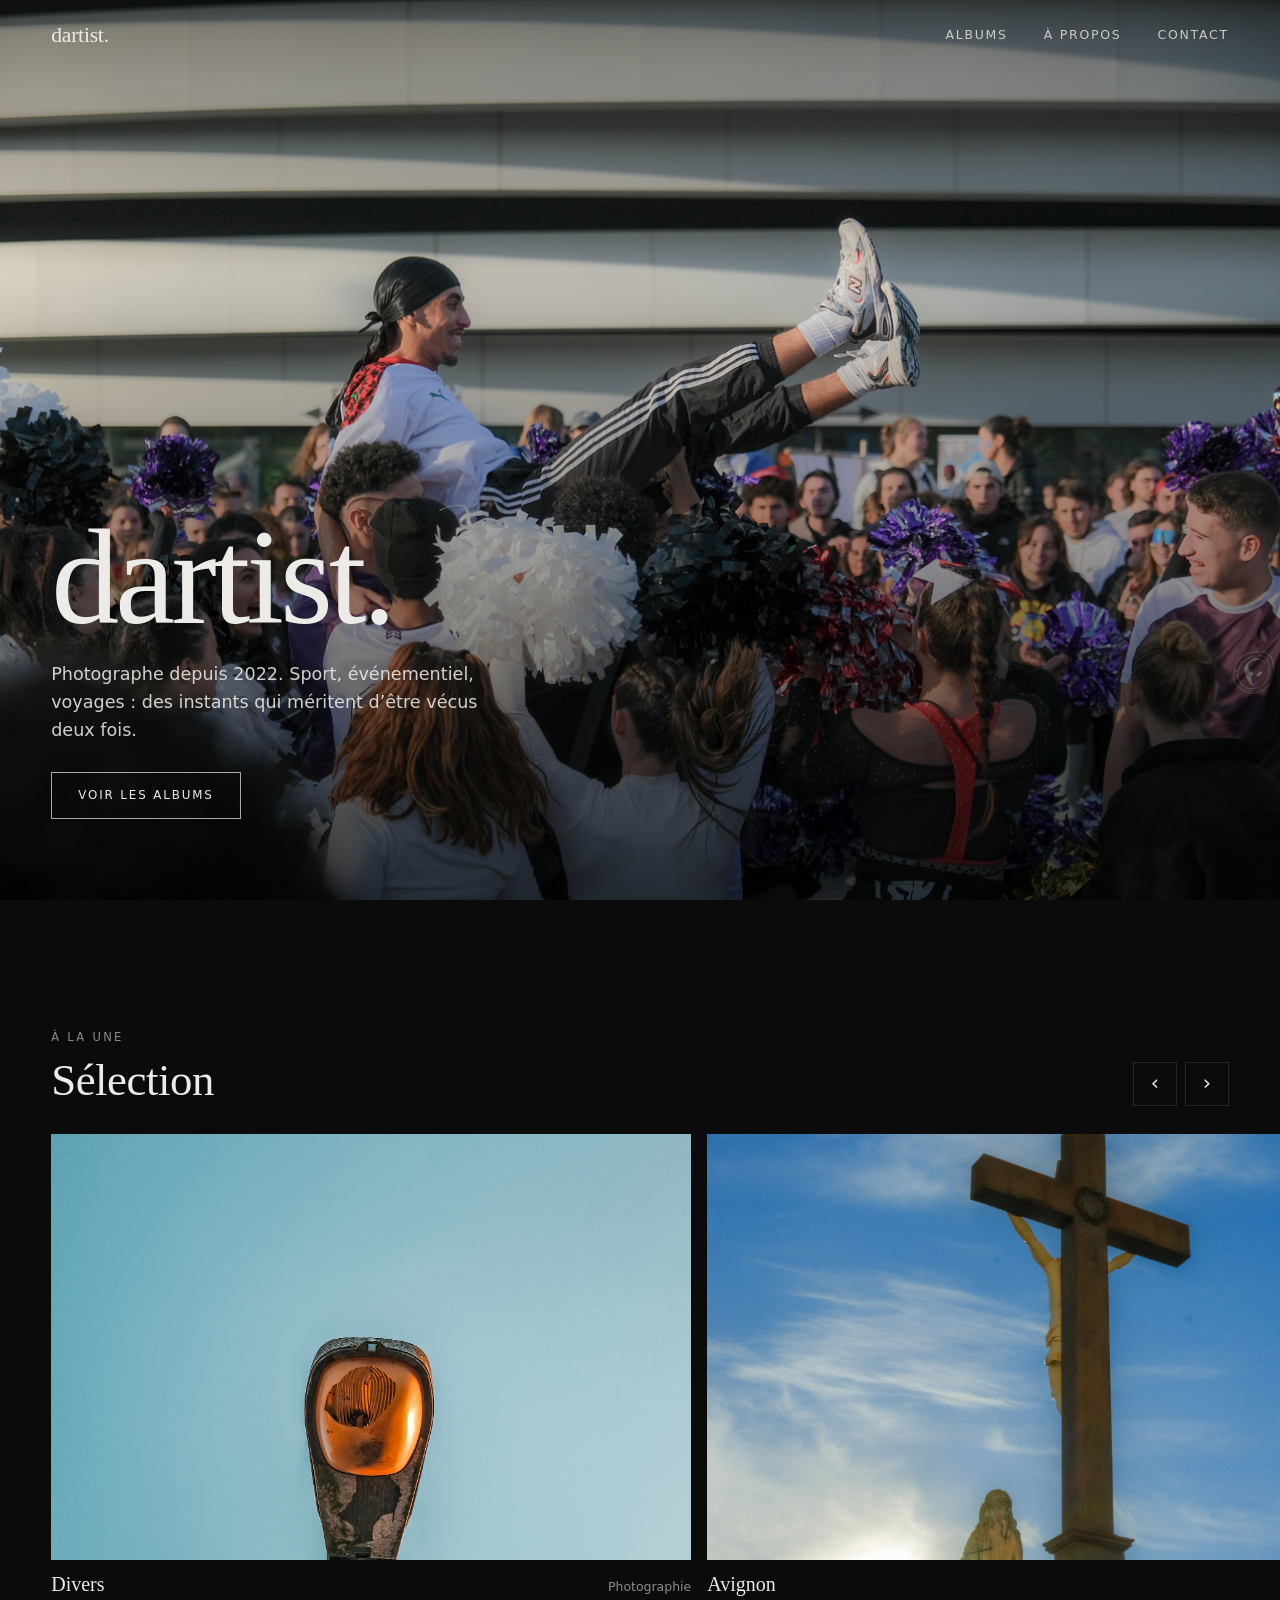
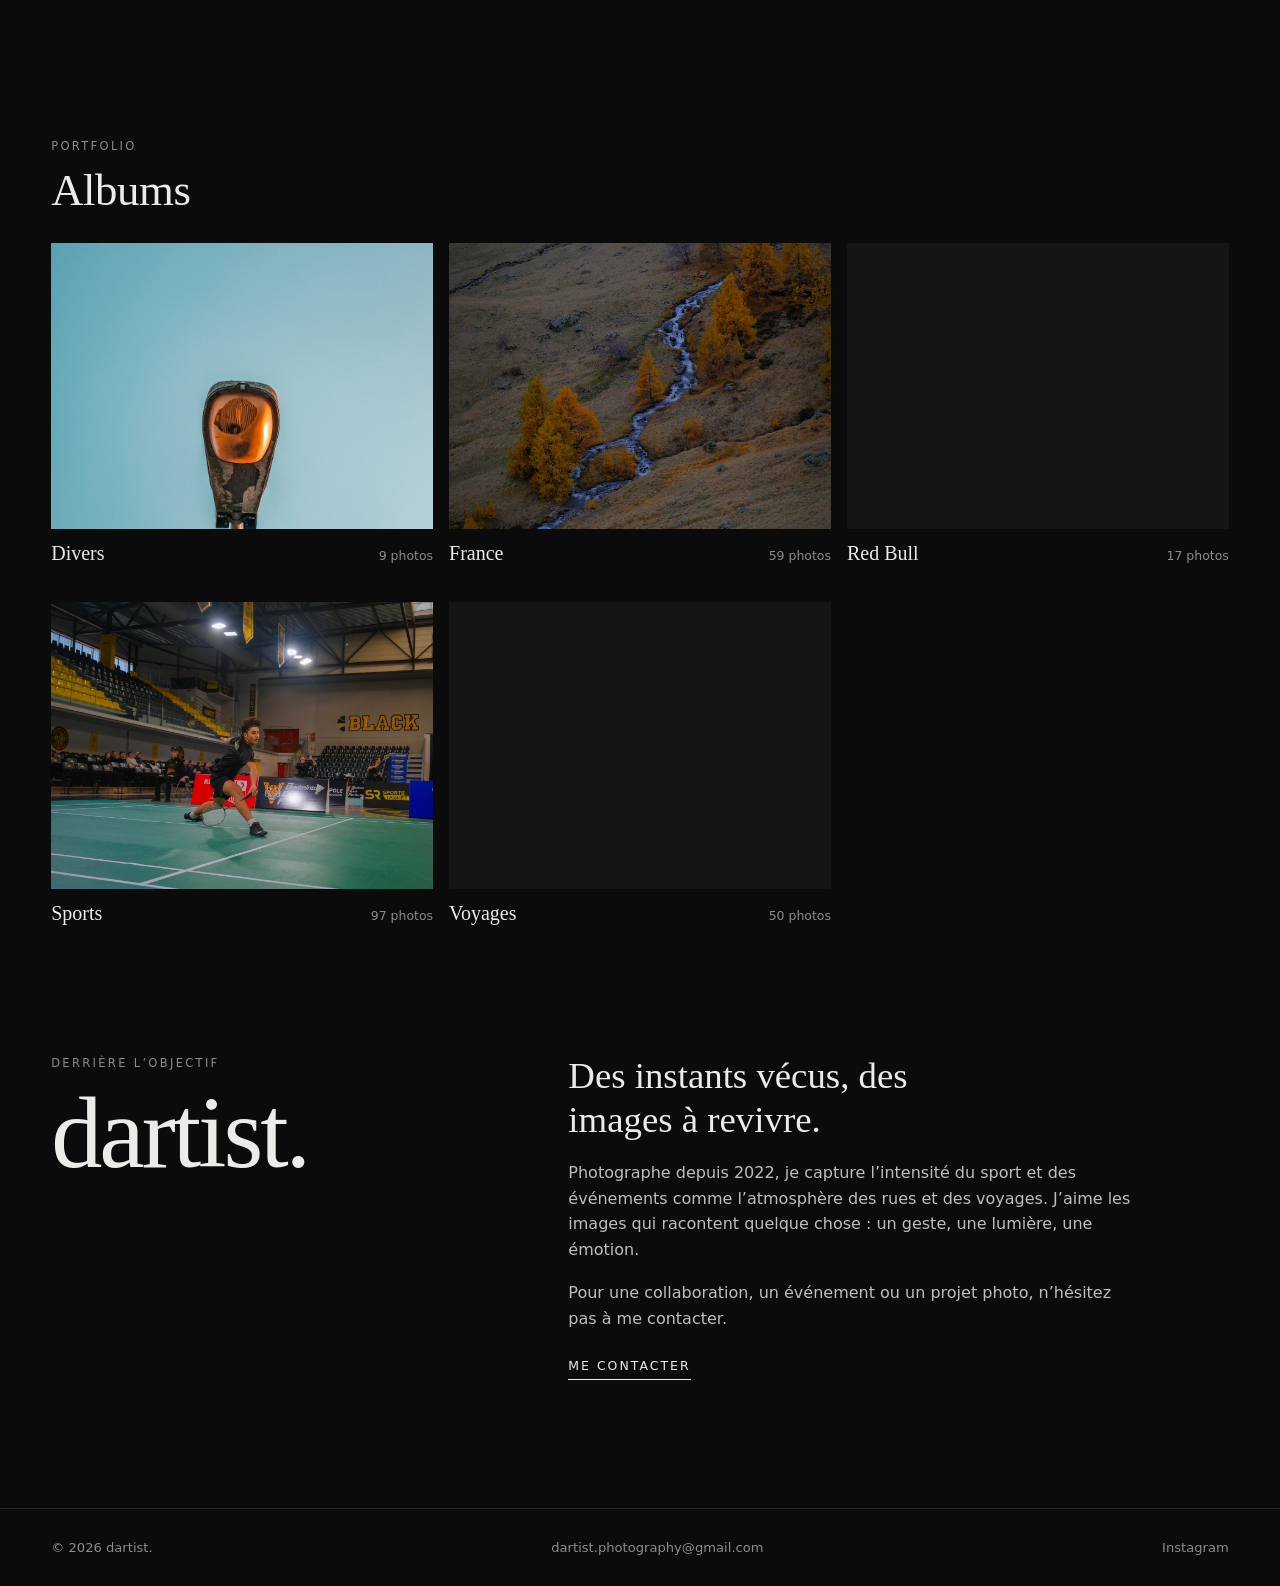
==== index.html @ d0dc1730 "refonte: portfolio épuré, images optimisées, carrousel et visionneuse" ====
<!DOCTYPE html>
<html lang="fr">
<head>
<meta charset="utf-8">
<meta name="viewport" content="width=device-width, initial-scale=1, viewport-fit=cover">
<title>dartist. — Photographe</title>
<meta name="description" content="Portfolio de dartist., photographe : sport, événementiel, voyages et instants du quotidien.">
<meta name="theme-color" content="#0b0b0b">
<link rel="icon" href="favicon.svg" type="image/svg+xml">
<link rel="icon" href="favicon.png" type="image/png">
<style>
:root{
  --bg:#0b0b0b; --bg2:#151515; --fg:#ecebe7; --mute:#8d8b86; --line:#262626;
  --pad:clamp(20px,4vw,56px);
  --serif:"Iowan Old Style","Palatino Linotype",Palatino,"Book Antiqua",Georgia,serif;
  --sans:system-ui,-apple-system,"Segoe UI",Roboto,Helvetica,Arial,sans-serif;
}
*{box-sizing:border-box;margin:0;padding:0}
html{background:var(--bg);scroll-behavior:smooth;-webkit-text-size-adjust:100%}
body{background:var(--bg);color:var(--fg);font:400 16px/1.6 var(--sans);-webkit-font-smoothing:antialiased}
a{color:inherit;text-decoration:none}
img{display:block;max-width:100%}
button{font:inherit;color:inherit;background:none;border:0;cursor:pointer}
[hidden]{display:none!important}
:focus-visible{outline:2px solid var(--fg);outline-offset:3px}

/* ——— Barre de navigation ——— */
.bar{position:fixed;inset:0 0 auto;z-index:50;display:flex;justify-content:space-between;align-items:center;
  padding:18px var(--pad);transition:background .3s,border-color .3s;border-bottom:1px solid transparent}
.bar.solid{background:rgba(11,11,11,.94);border-color:var(--line)}
.brand{font-family:var(--serif);font-size:1.35rem;letter-spacing:-.01em}
.bar nav{display:flex;gap:clamp(16px,3vw,36px);font-size:.78rem;letter-spacing:.14em;text-transform:uppercase}
.bar nav a{opacity:.8;transition:opacity .2s}
.bar nav a:hover{opacity:1}
#top-sentinel{position:absolute;top:0;left:0;width:1px;height:60px;pointer-events:none}

/* ——— Image qui se fond à l'arrivée ——— */
.ph{position:relative;overflow:hidden;background:var(--bg2)}
.ph img,.it img{width:100%;height:100%;object-fit:cover;opacity:0;transition:opacity .5s}
img.on{opacity:1!important}

/* ——— Hero ——— */
.hero{position:relative;height:100vh;height:100svh;min-height:520px;display:flex;align-items:flex-end;overflow:hidden;background:var(--bg2)}
.hero img{position:absolute;inset:0;width:100%;height:100%;object-fit:cover;opacity:0;transition:opacity .8s}
.hero::after{content:"";position:absolute;inset:0;background:linear-gradient(180deg,rgba(0,0,0,.4),rgba(0,0,0,0) 30%,rgba(0,0,0,.7))}
.hero-in{position:relative;z-index:2;padding:0 var(--pad) clamp(36px,9vh,96px);max-width:960px}
.hero h1{font:400 clamp(3.4rem,11vw,8.5rem)/.92 var(--serif);letter-spacing:-.03em}
.hero p{margin-top:20px;max-width:42ch;color:rgba(236,235,231,.88);font-size:clamp(.95rem,1.4vw,1.1rem)}
.cta{display:inline-block;margin-top:28px;padding:13px 26px;border:1px solid rgba(236,235,231,.7);
  font-size:.74rem;letter-spacing:.16em;text-transform:uppercase;transition:background .25s,color .25s}
.cta:hover{background:var(--fg);color:var(--bg)}

/* ——— Sections ——— */
section{padding-top:clamp(64px,10vw,128px)}
.head{display:flex;justify-content:space-between;align-items:flex-end;gap:16px;padding:0 var(--pad);margin-bottom:28px}
.head h2{font:400 clamp(1.8rem,3.6vw,2.8rem)/1.1 var(--serif);letter-spacing:-.01em}
.eyebrow{font-size:.72rem;letter-spacing:.2em;text-transform:uppercase;color:var(--mute);margin-bottom:10px}
.arrows{display:flex;gap:8px}
.arrows button{width:44px;height:44px;border:1px solid var(--line);font-size:1.3rem;line-height:1;transition:border-color .2s,background .2s}
.arrows button:hover{border-color:var(--fg)}
@media (hover:none){.arrows{display:none}}

/* ——— Carrousel (défilement natif, sans JS d'animation) ——— */
.car{display:flex;gap:16px;overflow-x:auto;scroll-snap-type:x mandatory;padding:0 var(--pad) 12px;
  scroll-padding:0 var(--pad);scrollbar-width:none;overscroll-behavior-x:contain;-webkit-overflow-scrolling:touch}
.car::-webkit-scrollbar{display:none}
.slide{flex:0 0 min(80vw,640px);scroll-snap-align:start}
.slide .ph{aspect-ratio:3/2}

/* ——— Cartes d'albums ——— */
.card{display:block}
.card .ph{aspect-ratio:4/3}
.cap{display:flex;justify-content:space-between;align-items:baseline;gap:12px;padding-top:12px}
.cap h3{font:400 1.25rem/1.2 var(--serif)}
.cap span{font-size:.78rem;color:var(--mute);white-space:nowrap}
.grid{display:grid;grid-template-columns:repeat(auto-fill,minmax(min(100%,340px),1fr));gap:36px 16px;padding:0 var(--pad)}
@media (hover:hover){
  .card .ph img,.slide .ph img{transition:opacity .5s,transform .8s cubic-bezier(.2,.7,.2,1)}
  .card:hover .ph img,.slide:hover .ph img{transform:scale(1.035)}
}

/* ——— Vue album ——— */
#album{padding-top:clamp(96px,14vw,150px)}
.crumb{padding:0 var(--pad);font-size:.78rem;letter-spacing:.14em;text-transform:uppercase;color:var(--mute);display:flex;gap:10px;flex-wrap:wrap}
.crumb a:hover{color:var(--fg)}
.a-head{padding:14px var(--pad) 40px;max-width:980px}
.a-head h1{font:400 clamp(2.6rem,7vw,5.5rem)/1 var(--serif);letter-spacing:-.02em}
.a-head .sub{margin-top:14px;color:var(--mute);font-size:.82rem;letter-spacing:.14em;text-transform:uppercase}
.a-head .desc{margin-top:22px;max-width:60ch;color:rgba(236,235,231,.85)}
#kids{margin-bottom:56px}
#rows{padding:0 var(--pad)}
.row{display:flex;gap:6px;margin-bottom:6px}
.it{display:block;position:relative;min-width:0;overflow:hidden;background:var(--bg2);cursor:zoom-in}
.it img{position:absolute;inset:0}

/* ——— À propos / contact ——— */
.about{display:grid;grid-template-columns:.8fr 1.2fr;gap:clamp(24px,6vw,96px);padding:0 var(--pad);align-items:start}
.about .mark{font:400 clamp(3rem,8vw,6.5rem)/1 var(--serif);letter-spacing:-.03em}
.about h2{font:400 clamp(1.6rem,3vw,2.3rem)/1.2 var(--serif);max-width:20ch}
.about p{margin-top:18px;color:rgba(236,235,231,.8);max-width:56ch}
.link{display:inline-block;margin-top:24px;padding-bottom:3px;border-bottom:1px solid var(--fg);font-size:.78rem;letter-spacing:.16em;text-transform:uppercase}
@media (max-width:720px){.about{grid-template-columns:1fr}}
footer{margin-top:clamp(64px,10vw,128px);padding:28px var(--pad) calc(28px + env(safe-area-inset-bottom));border-top:1px solid var(--line);
  display:flex;justify-content:space-between;gap:16px;flex-wrap:wrap;font-size:.82rem;color:var(--mute)}
footer a:hover{color:var(--fg)}
.err{padding:160px var(--pad);color:var(--mute)}

/* ——— Visionneuse ——— */
#lb{position:fixed;inset:0;z-index:100;background:rgba(5,5,5,.98);display:none;align-items:center;justify-content:center;touch-action:pan-y}
#lb.open{display:flex}
#lb img{max-width:100vw;max-height:calc(100vh - 110px);max-height:calc(100dvh - 110px);object-fit:contain;transition:opacity .2s;user-select:none;-webkit-user-drag:none}
#lb .count{position:absolute;top:20px;left:var(--pad);font-size:.78rem;letter-spacing:.14em;color:var(--mute)}
#lb .x{position:absolute;top:10px;right:calc(var(--pad) - 10px);width:48px;height:48px;font-size:1.5rem}
#lb .nav{position:absolute;top:50%;transform:translateY(-50%);width:56px;height:80px;font-size:2.2rem;opacity:.7;transition:opacity .2s}
#lb .nav:hover{opacity:1}
#lb .prev{left:6px}#lb .next{right:6px}
#lb .legend{position:absolute;bottom:22px;left:0;right:0;text-align:center;font-size:.82rem;color:var(--mute);padding:0 70px}
@media (max-width:600px){#lb .nav{width:44px}#lb .legend{padding:0 50px}}

@media (prefers-reduced-motion:reduce){
  html{scroll-behavior:auto}
  *,*::before,*::after{transition-duration:.01ms!important}
}
</style>
</head>
<body>
<div id="top-sentinel"></div>
<header class="bar" id="bar">
  <a class="brand" href="#" aria-label="Accueil">dartist.</a>
  <nav aria-label="Navigation principale">
    <a href="#albums">Albums</a>
    <a href="#apropos">À propos</a>
    <a href="#contact">Contact</a>
  </nav>
</header>

<main>
  <!-- ACCUEIL -->
  <div id="home">
    <div class="hero">
      <img id="hero-img" alt="" fetchpriority="high" decoding="async">
      <div class="hero-in">
        <h1>dartist.</h1>
        <p>Photographe depuis 2022. Sport, événementiel, voyages&nbsp;: des instants qui méritent d’être vécus deux fois.</p>
        <a class="cta" href="#albums">Voir les albums</a>
      </div>
    </div>

    <section id="selection">
      <div class="head">
        <div><div class="eyebrow">À la une</div><h2>Sélection</h2></div>
        <div class="arrows">
          <button type="button" id="car-prev" aria-label="Précédent">‹</button>
          <button type="button" id="car-next" aria-label="Suivant">›</button>
        </div>
      </div>
      <div class="car" id="car" tabindex="0" aria-label="Sélection d’albums"></div>
    </section>

    <section id="albums">
      <div class="head"><div><div class="eyebrow">Portfolio</div><h2>Albums</h2></div></div>
      <div class="grid" id="grid"></div>
    </section>
  </div>

  <!-- ALBUM -->
  <div id="album" hidden>
    <nav class="crumb" id="crumb" aria-label="Fil d’Ariane"></nav>
    <div class="a-head">
      <h1 id="a-title"></h1>
      <p class="sub" id="a-sub"></p>
      <p class="desc" id="a-desc" hidden></p>
    </div>
    <div class="grid" id="kids"></div>
    <div id="rows"></div>
  </div>

  <section id="apropos">
    <div class="about">
      <div><div class="eyebrow">Derrière l’objectif</div><div class="mark">dartist.</div></div>
      <div>
        <h2>Des instants vécus, des images à revivre.</h2>
        <p>Photographe depuis 2022, je capture l’intensité du sport et des événements comme l’atmosphère des rues et des voyages. J’aime les images qui racontent quelque chose : un geste, une lumière, une émotion.</p>
        <p>Pour une collaboration, un événement ou un projet photo, n’hésitez pas à me contacter.</p>
        <a class="link" href="mailto:dartist.photography@gmail.com">Me contacter</a>
      </div>
    </div>
  </section>
</main>

<footer id="contact">
  <span>© <span id="year"></span> dartist.</span>
  <a href="mailto:dartist.photography@gmail.com">dartist.photography@gmail.com</a>
  <a href="https://www.instagram.com/dartist_photography/" target="_blank" rel="noopener noreferrer">Instagram</a>
</footer>

<!-- VISIONNEUSE -->
<div id="lb" role="dialog" aria-modal="true" aria-label="Visionneuse photo">
  <span class="count" id="lb-count" aria-live="polite"></span>
  <button class="x" id="lb-x" type="button" aria-label="Fermer">✕</button>
  <button class="nav prev" id="lb-prev" type="button" aria-label="Photo précédente">‹</button>
  <img id="lb-img" alt="">
  <button class="nav next" id="lb-next" type="button" aria-label="Photo suivante">›</button>
  <p class="legend" id="lb-legend"></p>
</div>
<noscript><p class="err">Ce portfolio nécessite JavaScript.</p></noscript>

<script>
(() => {
  const $ = (s) => document.querySelector(s);
  const esc = (s) => String(s ?? '').replace(/[&<>"']/g, c => ({'&':'&amp;','<':'&lt;','>':'&gt;','"':'&quot;',"'":'&#39;'}[c]));
  const norm = (p) => { try { return decodeURIComponent(p); } catch { return p; } };
  const enc = (p) => p.split('/').map(encodeURIComponent).join('/');
  const stripExt = (p) => p.replace(/\.[^./]+$/, '');

  let SIZES = {}, META = {}, TREE = [];

  /* Chemin d'une photo : version légère (images-opt) si elle existe, sinon l'original. */
  function url(p, k) {
    const n = norm(p);
    if (SIZES[n] && n.startsWith('images/')) return enc(`images-opt/${k}/${stripExt(n.slice(7))}.webp`);
    return enc(n);
  }
  const ratio = (p) => { const s = SIZES[norm(p)]; return s ? s[0] / s[1] : 1.5; };

  /* Fondu à l'affichage de chaque image */
  document.addEventListener('load', e => { if (e.target.tagName === 'IMG') e.target.classList.add('on'); }, true);
  document.addEventListener('error', e => { if (e.target.tagName === 'IMG') e.target.classList.add('on'); }, true);

  /* ——— Données ——— */
  function build(a, parents = []) {
    const path = [...parents, a.titre];
    const kids = (a.children || []).map(c => build(c, path)).filter(Boolean);
    const own = (a.photos || []).map(norm);
    const all = [...own, ...kids.flatMap(k => k.all)];
    if (!all.length) return null; // albums vides masqués
    return { titre: a.titre, sujet: a.sujet || '', description: a.description || '', path, own, kids, all,
             cover: a.cover ? norm(a.cover) : all[0] };
  }
  const href = (path) => '#/a/' + path.map(encodeURIComponent).join('/');
  const leaves = (list) => list.flatMap(a => [...(a.own.length ? [a] : []), ...leaves(a.kids)]);
  function find(path) {
    let list = TREE, cur = null;
    for (const t of path) { cur = list.find(a => a.titre === t); if (!cur) return null; list = cur.kids; }
    return cur;
  }
  const count = (a) => `${a.all.length} photo${a.all.length > 1 ? 's' : ''}`;
  const card = (a) => `<a class="card" href="${href(a.path)}"><div class="ph"><img src="${url(a.cover, 's')}" alt="Album ${esc(a.titre)}" loading="lazy" decoding="async"></div><div class="cap"><h3>${esc(a.titre)}</h3><span>${count(a)}</span></div></a>`;

  /* ——— Accueil ——— */
  function renderHome(heroPath, heroPos) {
    if (heroPath) {
      const img = $('#hero-img');
      img.srcset = `${url(heroPath, 's')} 800w, ${url(heroPath, 'm')} 2000w`;
      img.sizes = '100vw';
      img.src = url(heroPath, 'm');
      img.style.objectPosition = heroPos || 'center';
    }
    $('#car').innerHTML = leaves(TREE).map(a =>
      `<a class="slide" href="${href(a.path)}"><div class="ph"><img src="${url(a.cover, 's')}" alt="Album ${esc(a.titre)}" loading="lazy" decoding="async"></div><div class="cap"><h3>${esc(a.titre)}</h3><span>${esc(a.sujet.split('·')[0].trim())}</span></div></a>`
    ).join('');
    $('#grid').innerHTML = TREE.map(card).join('');
  }

  /* ——— Album : photos en rangées justifiées ——— */
  let items = [], lbList = [];
  const rowsBox = $('#rows');

  function renderAlbum(a) {
    $('#crumb').innerHTML = `<a href="#albums">Albums</a>` +
      a.path.slice(0, -1).map((t, i) => `<span>/</span><a href="${href(a.path.slice(0, i + 1))}">${esc(t)}</a>`).join('');
    $('#a-title').textContent = a.titre;
    $('#a-sub').textContent = `${a.sujet ? a.sujet + ' · ' : ''}${count(a)}`;
    const d = $('#a-desc'); d.textContent = a.description; d.hidden = !a.description;
    const kids = $('#kids'); kids.innerHTML = a.kids.map(card).join(''); kids.hidden = !a.kids.length;

    lbList = a.own;
    items = a.own.map((p, i) => {
      const el = document.createElement('button');
      el.type = 'button'; el.className = 'it'; el.dataset.i = i;
      el.setAttribute('aria-label', `Ouvrir la photo ${i + 1}`);
      el.innerHTML = `<img src="${url(p, 's')}" alt="${esc(a.titre)} — photo ${i + 1}" loading="lazy" decoding="async">`;
      return { el, r: ratio(p) };
    });
    layout();
  }

  function layout() {
    const W = rowsBox.clientWidth;
    rowsBox.textContent = '';
    if (!W || !items.length) return;
    const gap = 6, target = W < 600 ? 160 : W < 1100 ? 220 : 280;
    let row = [], sum = 0;
    const flush = (last) => {
      const g = gap * (row.length - 1);
      const stretch = !last || sum * target + g >= W * 0.7;
      const h = stretch ? (W - g) / sum : target;
      const div = document.createElement('div');
      div.className = 'row'; div.style.height = h + 'px';
      row.forEach(it => { it.el.style.flex = stretch ? `${it.r} 1 0` : `0 0 ${it.r * h}px`; div.appendChild(it.el); });
      rowsBox.appendChild(div); row = []; sum = 0;
    };
    items.forEach(it => { row.push(it); sum += it.r; if (sum * target + gap * (row.length - 1) >= W) flush(false); });
    if (row.length) flush(true);
  }
  let lastW = 0;
  new ResizeObserver(() => { const w = rowsBox.clientWidth; if (w !== lastW) { lastW = w; layout(); } }).observe(rowsBox);

  rowsBox.addEventListener('click', e => {
    const b = e.target.closest('.it'); if (b) openLb(+b.dataset.i);
  });

  /* ——— Visionneuse ——— */
  const lb = $('#lb'), lbImg = $('#lb-img');
  let idx = 0, lastFocus = null;

  function showLb(i) {
    const n = lbList.length; if (!n) return;
    idx = (i + n) % n;
    const p = lbList[idx];
    lbImg.style.opacity = '.25';
    lbImg.onload = () => { lbImg.style.opacity = '1'; };
    lbImg.src = url(p, 'm');
    lbImg.alt = `Photo ${idx + 1} sur ${n}`;
    $('#lb-count').textContent = `${idx + 1} / ${n}`;
    const m = META[stripExt(norm(p))];
    $('#lb-legend').textContent = m ? [m.lieu, m.date, m.contexte].filter(Boolean).join(' · ') : '';
    [idx - 1, idx + 1].forEach(j => { new Image().src = url(lbList[(j + n) % n], 'm'); });
  }
  function openLb(i) {
    lastFocus = document.activeElement;
    lb.classList.add('open');
    document.documentElement.style.overflow = 'hidden';
    showLb(i);
    $('#lb-x').focus();
  }
  function closeLb() {
    if (!lb.classList.contains('open')) return;
    lb.classList.remove('open');
    document.documentElement.style.overflow = '';
    lbImg.removeAttribute('src');
    if (lastFocus) lastFocus.focus({ preventScroll: true });
  }
  $('#lb-x').onclick = closeLb;
  $('#lb-prev').onclick = () => showLb(idx - 1);
  $('#lb-next').onclick = () => showLb(idx + 1);
  lb.addEventListener('click', e => { if (e.target === lb) closeLb(); });
  document.addEventListener('keydown', e => {
    if (!lb.classList.contains('open')) return;
    if (e.key === 'Escape') closeLb();
    else if (e.key === 'ArrowLeft') showLb(idx - 1);
    else if (e.key === 'ArrowRight') showLb(idx + 1);
  });
  let tx = null;
  lb.addEventListener('touchstart', e => { tx = e.touches[0].clientX; }, { passive: true });
  lb.addEventListener('touchend', e => {
    if (tx === null) return;
    const dx = e.changedTouches[0].clientX - tx; tx = null;
    if (Math.abs(dx) > 50) showLb(idx + (dx < 0 ? 1 : -1));
  }, { passive: true });

  /* ——— Carrousel : flèches ——— */
  const car = $('#car');
  $('#car-prev').onclick = () => car.scrollBy({ left: -car.clientWidth * 0.8, behavior: 'smooth' });
  $('#car-next').onclick = () => car.scrollBy({ left: car.clientWidth * 0.8, behavior: 'smooth' });

  /* ——— Barre + routage ——— */
  const bar = $('#bar');
  let scrolled = false, inAlbum = false;
  const updateBar = () => bar.classList.toggle('solid', scrolled || inAlbum);
  new IntersectionObserver(([e]) => { scrolled = !e.isIntersecting; updateBar(); }).observe($('#top-sentinel'));

  function route() {
    const h = location.hash;
    let a = null;
    if (h.startsWith('#/a/')) {
      const path = h.slice(4).split('/').filter(Boolean).map(norm);
      a = find(path);
    }
    closeLb();
    const wasAlbum = inAlbum;
    inAlbum = !!a;
    $('#home').hidden = inAlbum;
    $('#album').hidden = !inAlbum;
    updateBar();
    if (a) {
      renderAlbum(a);
      document.title = `${a.titre} — dartist.`;
      window.scrollTo({ top: 0, behavior: 'instant' });
    } else {
      document.title = 'dartist. — Photographe';
      const t = h.length > 1 && !h.startsWith('#/') ? document.getElementById(h.slice(1)) : null;
      if (t) t.scrollIntoView();
      else if (wasAlbum || !h) window.scrollTo({ top: 0, behavior: 'instant' });
    }
  }
  window.addEventListener('hashchange', route);

  /* ——— Démarrage ——— */
  async function init() {
    $('#year').textContent = new Date().getFullYear();
    try {
      const [m, s] = await Promise.all([
        fetch('images-manifest.json').then(r => { if (!r.ok) throw 0; return r.json(); }),
        fetch('images-opt/sizes.json').then(r => r.ok ? r.json() : {}).catch(() => ({}))
      ]);
      SIZES = s;
      Object.entries(m.photoMetadata || {}).forEach(([k, v]) => { META[stripExt(norm(k))] = v; });
      TREE = (m.albums || []).map(a => build(a)).filter(Boolean);
      const heroPath = (m.hero && m.hero.image) || (TREE[0] && TREE[0].cover);
      renderHome(heroPath, m.hero && m.hero.position);
      route();
    } catch (e) {
      $('#home').innerHTML = '<p class="err">Impossible de charger le portfolio pour le moment.</p>';
    }
  }
  init();
})();
</script>
</body>
</html>
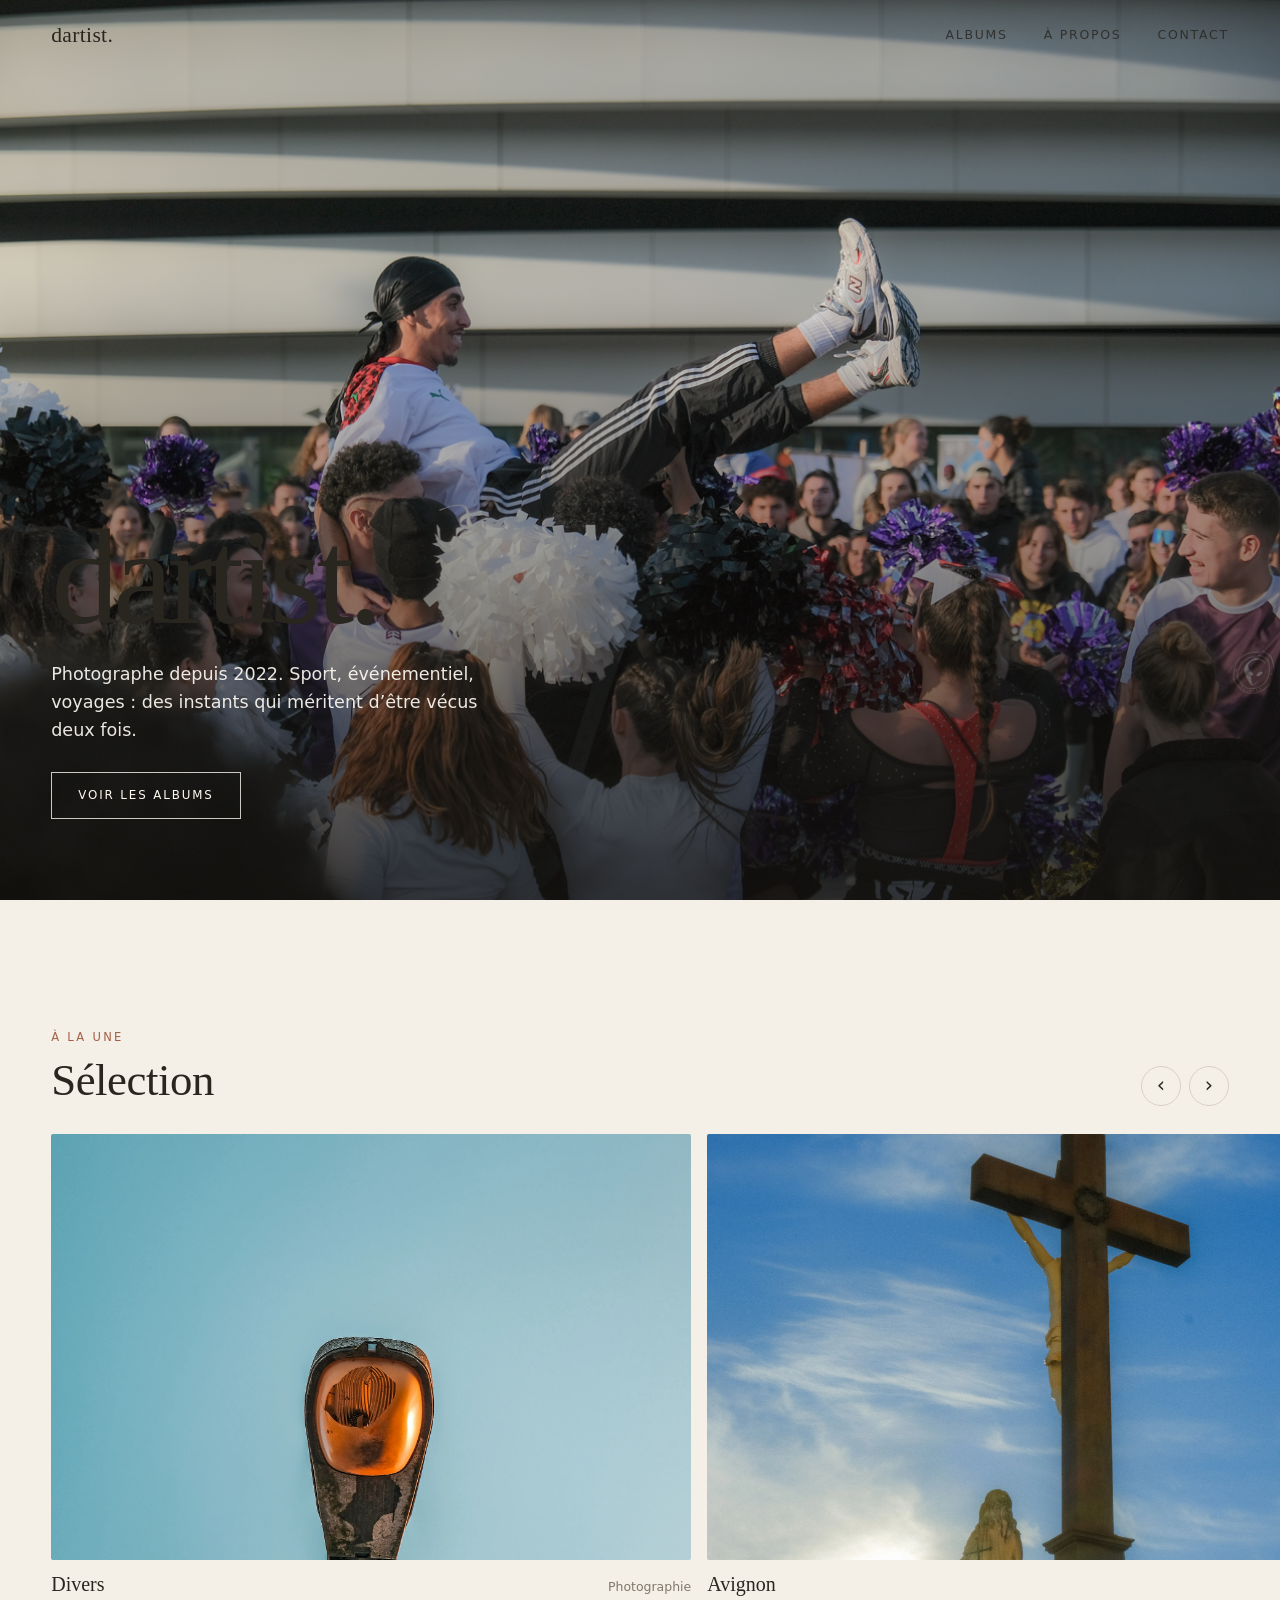
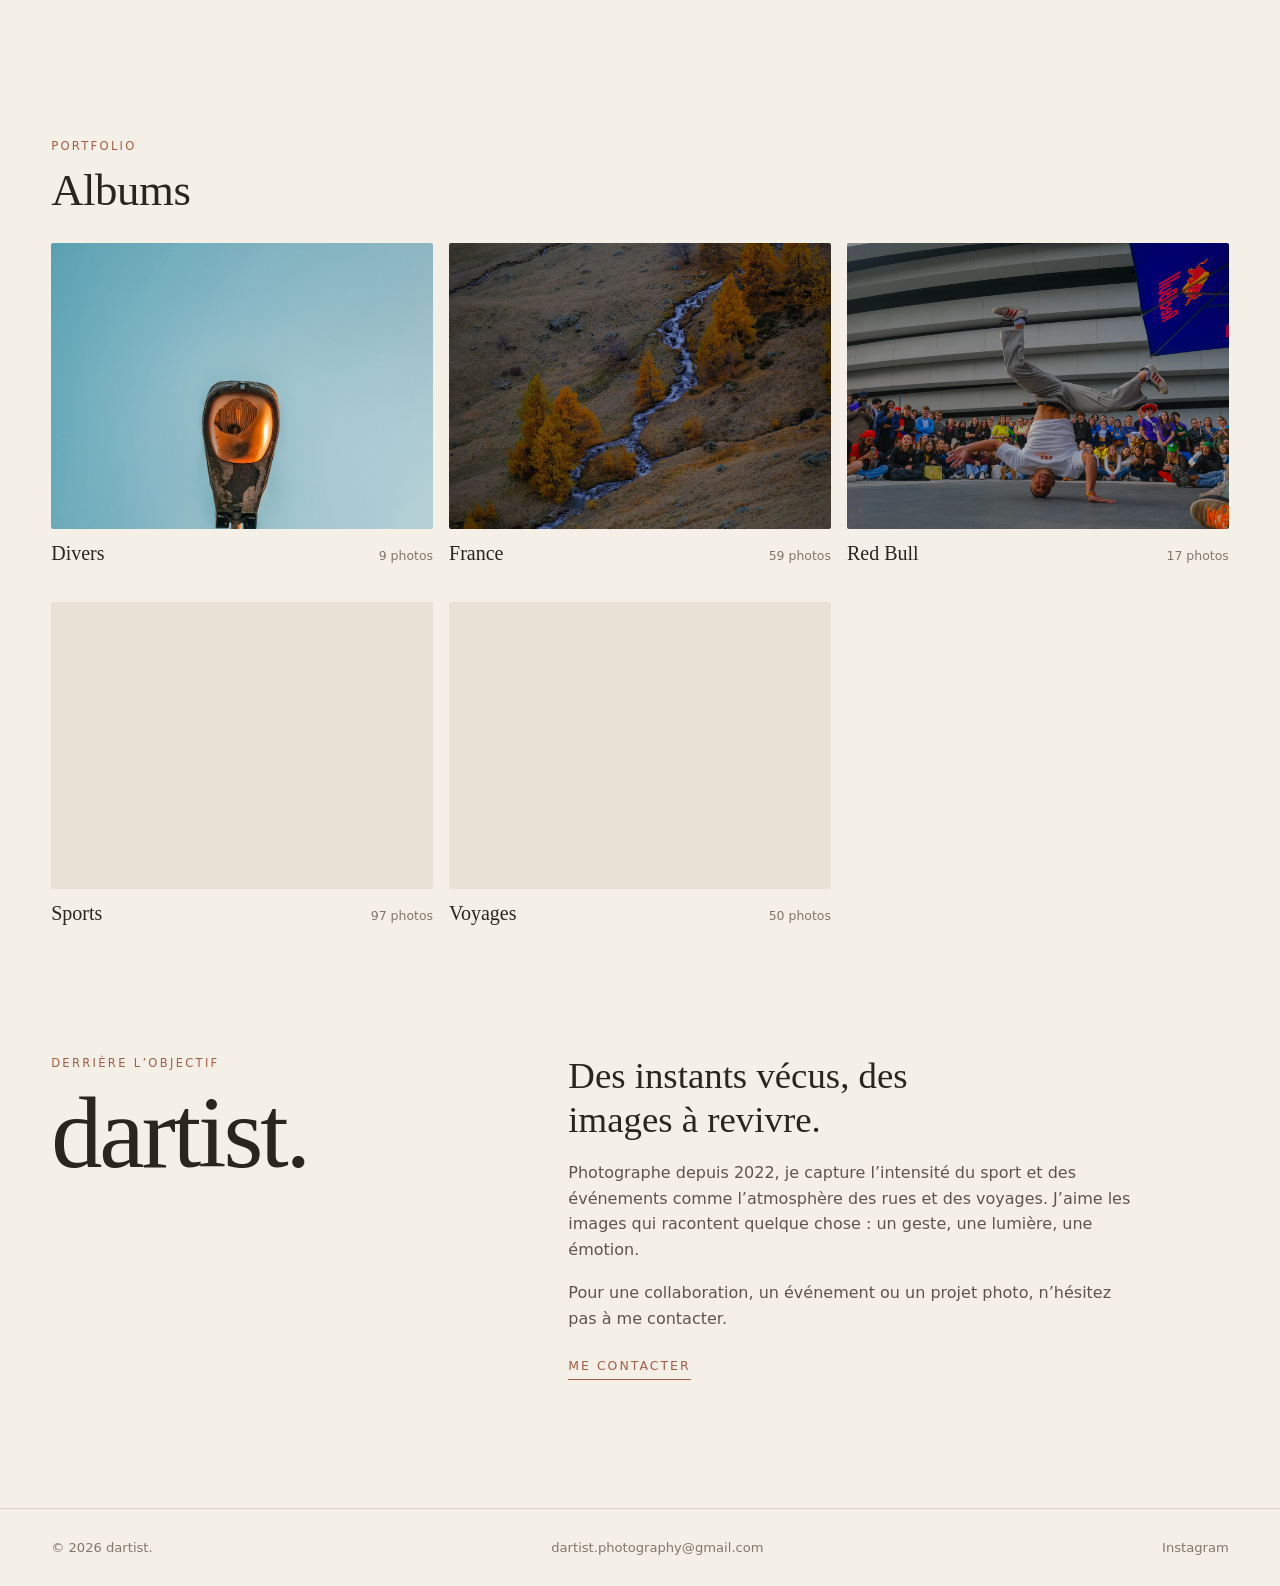
==== commit 47ba9714: "Design intermédiaire: identité éditoriale chaude et galerie moderne" ====
--- a/index.html
+++ b/index.html
@@ -5,7 +5,7 @@
 <meta name="viewport" content="width=device-width, initial-scale=1, viewport-fit=cover">
 <title>dartist. — Photographe</title>
 <meta name="description" content="Portfolio de dartist., photographe : sport, événementiel, voyages et instants du quotidien.">
-<meta name="theme-color" content="#0b0b0b">
+<meta name="theme-color" content="#f4f0e8">
 <link rel="icon" href="favicon.svg" type="image/svg+xml">
 <link rel="icon" href="favicon.png" type="image/png">
 <style>
@@ -121,6 +121,55 @@
   html{scroll-behavior:auto}
   *,*::before,*::after{transition-duration:.01ms!important}
 }
+
+/* ——— Variante intermédiaire : éditorial chaleureux, fonctionnalités conservées ——— */
+:root{
+  color-scheme:light;
+  --bg:#f4f0e8;
+  --bg2:#e8e1d5;
+  --fg:#29251f;
+  --mute:#81776b;
+  --line:#d9d0c3;
+  --accent:#a45e45;
+}
+html,body{background:var(--bg);color:var(--fg)}
+.bar.solid{background:rgba(244,240,232,.94);border-color:var(--line)}
+.brand{letter-spacing:.015em}
+.bar nav a{color:var(--fg)}
+.bar nav a:hover,.crumb a:hover,footer a:hover{color:var(--accent)}
+.hero{background:#39342d}
+.hero::after{background:linear-gradient(180deg,rgba(22,19,16,.18),rgba(22,19,16,.02) 28%,rgba(22,19,16,.76))}
+.hero h1{letter-spacing:-.045em}
+.hero p{color:rgba(255,252,245,.91)}
+.cta{border-color:rgba(255,252,245,.78);color:#fffaf1}
+.cta:hover{background:#fffaf1;color:#29251f}
+.eyebrow{color:var(--accent)}
+.arrows button{border:1px solid var(--line);border-radius:50%;width:40px;height:40px;color:var(--fg);transition:background .2s,color .2s,border-color .2s}
+.arrows button:hover{background:var(--accent);border-color:var(--accent);color:#fffaf1}
+.ph,.it{background:var(--bg2)}
+.cap h3,.a-head h1,.about h2{color:var(--fg)}
+.cap span,.a-head .sub{color:var(--mute)}
+.card .ph,.slide .ph{border-radius:2px}
+.card .cap h3{transition:color .2s}
+.card:hover .cap h3,.slide:hover .cap h3{color:var(--accent)}
+.a-head .desc,.about p{color:#5d554b}
+.crumb{color:var(--mute)}
+.link{border-color:var(--accent);color:var(--accent)}
+.link:hover{color:#79402f;border-color:#79402f}
+footer{border-color:var(--line);color:var(--mute)}
+#lb{background:rgba(28,25,21,.97)}
+#lb .x,#lb .nav{color:#fffaf1}
+#lb .count,#lb .legend{color:#d9d0c3}
+#lb .nav:hover{color:#e0a58d}
+@media(max-width:720px){
+  .bar{padding-top:14px;padding-bottom:14px}
+  .bar nav{gap:14px;font-size:.68rem;letter-spacing:.1em}
+  .hero-in{padding-bottom:clamp(42px,10vh,84px)}
+}
+@media(prefers-color-scheme:dark){
+  /* Le choix de base reste éditorial clair : pas de bascule automatique inattendue. */
+}
+
 </style>
 </head>
 <body>
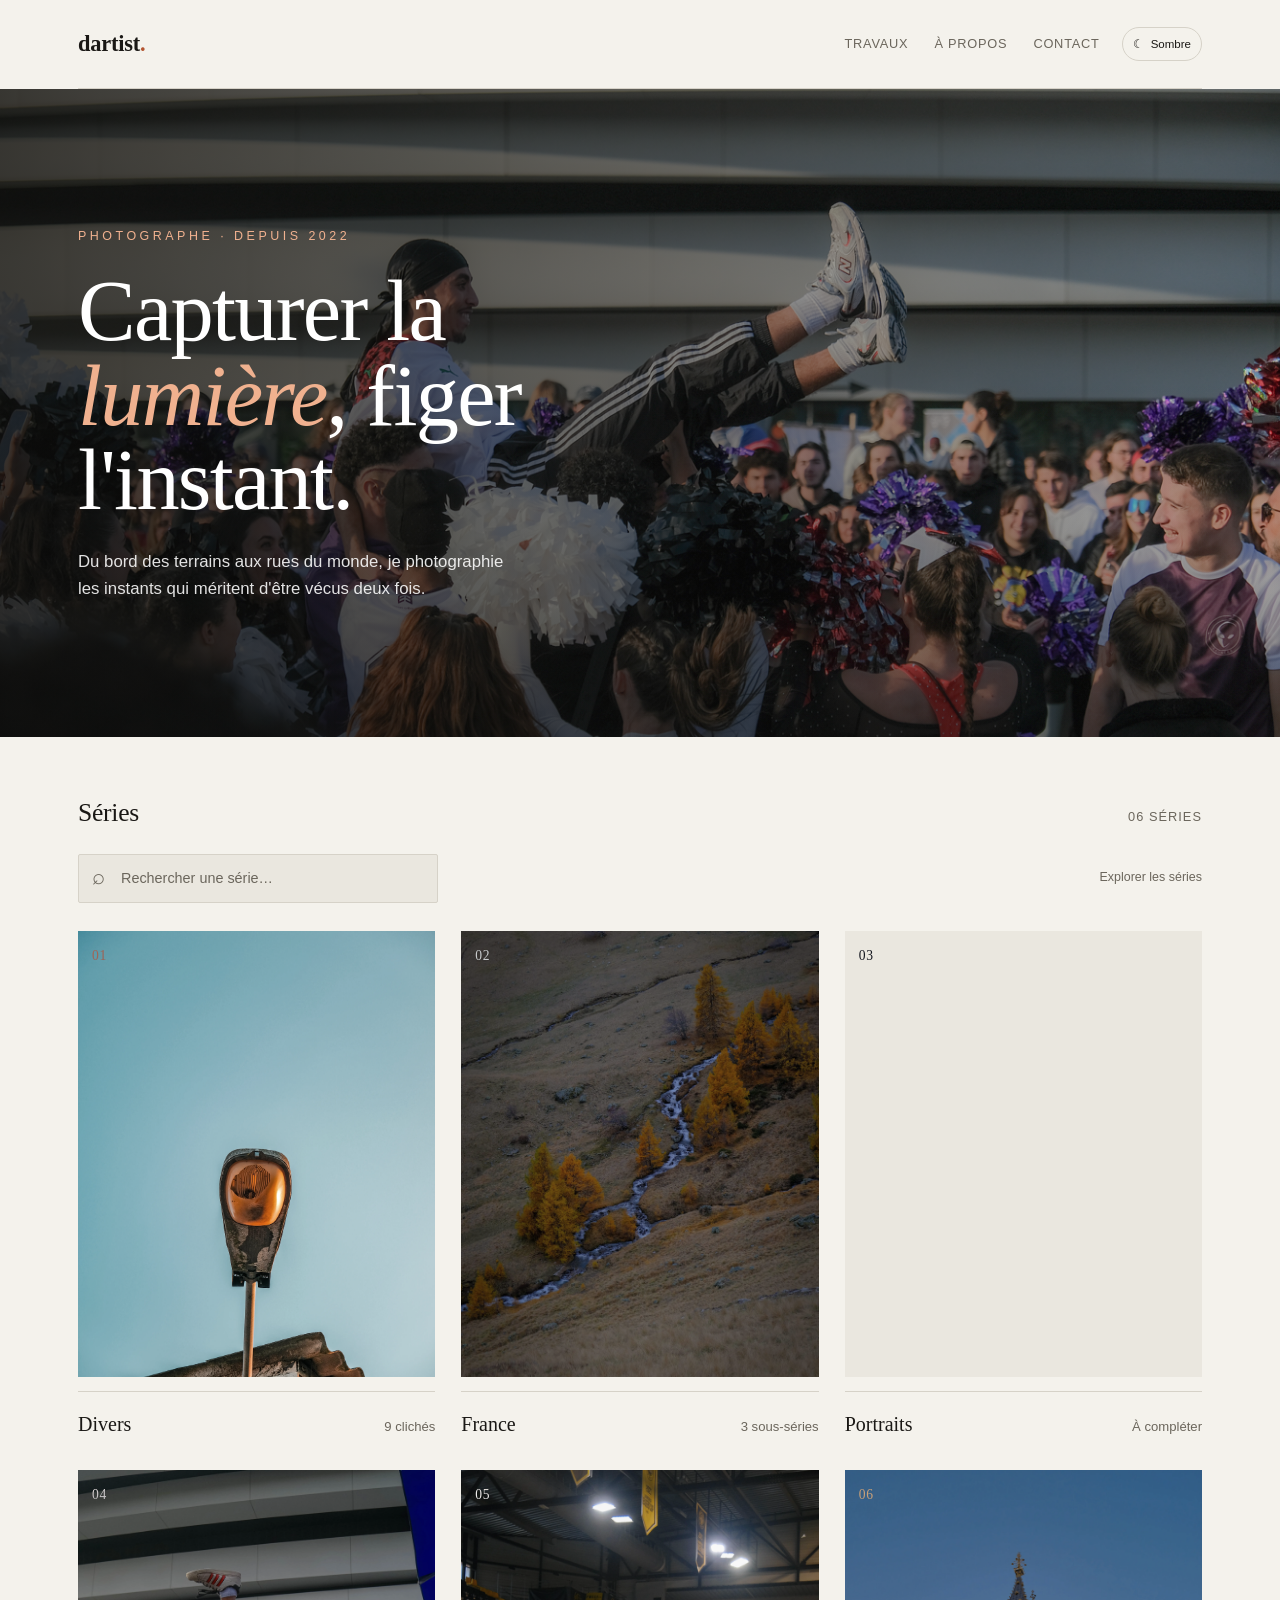
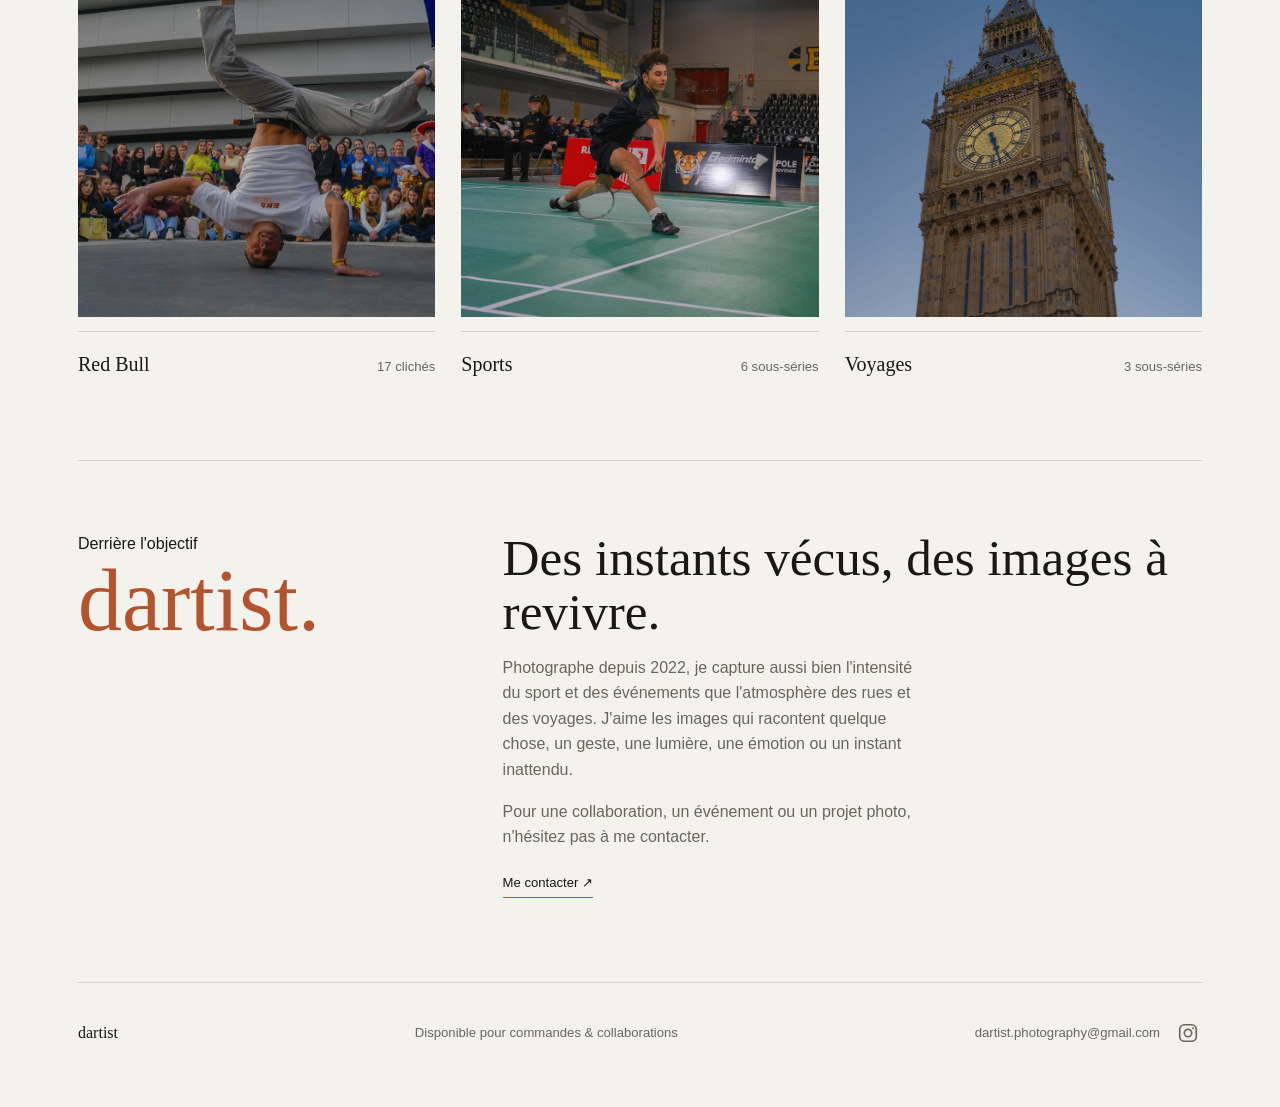
==== commit fe66587a: "Restore portfolio homepage before Claude redesign" ====
--- a/index.html
+++ b/index.html
@@ -1,470 +1,1114 @@
 <!DOCTYPE html>
 <html lang="fr">
 <head>
-<meta charset="utf-8">
-<meta name="viewport" content="width=device-width, initial-scale=1, viewport-fit=cover">
-<title>dartist. — Photographe</title>
-<meta name="description" content="Portfolio de dartist., photographe : sport, événementiel, voyages et instants du quotidien.">
-<meta name="theme-color" content="#f4f0e8">
-<link rel="icon" href="favicon.svg" type="image/svg+xml">
-<link rel="icon" href="favicon.png" type="image/png">
-<style>
-:root{
-  --bg:#0b0b0b; --bg2:#151515; --fg:#ecebe7; --mute:#8d8b86; --line:#262626;
-  --pad:clamp(20px,4vw,56px);
-  --serif:"Iowan Old Style","Palatino Linotype",Palatino,"Book Antiqua",Georgia,serif;
-  --sans:system-ui,-apple-system,"Segoe UI",Roboto,Helvetica,Arial,sans-serif;
-}
-*{box-sizing:border-box;margin:0;padding:0}
-html{background:var(--bg);scroll-behavior:smooth;-webkit-text-size-adjust:100%}
-body{background:var(--bg);color:var(--fg);font:400 16px/1.6 var(--sans);-webkit-font-smoothing:antialiased}
-a{color:inherit;text-decoration:none}
-img{display:block;max-width:100%}
-button{font:inherit;color:inherit;background:none;border:0;cursor:pointer}
-[hidden]{display:none!important}
-:focus-visible{outline:2px solid var(--fg);outline-offset:3px}
-
-/* ——— Barre de navigation ——— */
-.bar{position:fixed;inset:0 0 auto;z-index:50;display:flex;justify-content:space-between;align-items:center;
-  padding:18px var(--pad);transition:background .3s,border-color .3s;border-bottom:1px solid transparent}
-.bar.solid{background:rgba(11,11,11,.94);border-color:var(--line)}
-.brand{font-family:var(--serif);font-size:1.35rem;letter-spacing:-.01em}
-.bar nav{display:flex;gap:clamp(16px,3vw,36px);font-size:.78rem;letter-spacing:.14em;text-transform:uppercase}
-.bar nav a{opacity:.8;transition:opacity .2s}
-.bar nav a:hover{opacity:1}
-#top-sentinel{position:absolute;top:0;left:0;width:1px;height:60px;pointer-events:none}
-
-/* ——— Image qui se fond à l'arrivée ——— */
-.ph{position:relative;overflow:hidden;background:var(--bg2)}
-.ph img,.it img{width:100%;height:100%;object-fit:cover;opacity:0;transition:opacity .5s}
-img.on{opacity:1!important}
-
-/* ——— Hero ——— */
-.hero{position:relative;height:100vh;height:100svh;min-height:520px;display:flex;align-items:flex-end;overflow:hidden;background:var(--bg2)}
-.hero img{position:absolute;inset:0;width:100%;height:100%;object-fit:cover;opacity:0;transition:opacity .8s}
-.hero::after{content:"";position:absolute;inset:0;background:linear-gradient(180deg,rgba(0,0,0,.4),rgba(0,0,0,0) 30%,rgba(0,0,0,.7))}
-.hero-in{position:relative;z-index:2;padding:0 var(--pad) clamp(36px,9vh,96px);max-width:960px}
-.hero h1{font:400 clamp(3.4rem,11vw,8.5rem)/.92 var(--serif);letter-spacing:-.03em}
-.hero p{margin-top:20px;max-width:42ch;color:rgba(236,235,231,.88);font-size:clamp(.95rem,1.4vw,1.1rem)}
-.cta{display:inline-block;margin-top:28px;padding:13px 26px;border:1px solid rgba(236,235,231,.7);
-  font-size:.74rem;letter-spacing:.16em;text-transform:uppercase;transition:background .25s,color .25s}
-.cta:hover{background:var(--fg);color:var(--bg)}
-
-/* ——— Sections ——— */
-section{padding-top:clamp(64px,10vw,128px)}
-.head{display:flex;justify-content:space-between;align-items:flex-end;gap:16px;padding:0 var(--pad);margin-bottom:28px}
-.head h2{font:400 clamp(1.8rem,3.6vw,2.8rem)/1.1 var(--serif);letter-spacing:-.01em}
-.eyebrow{font-size:.72rem;letter-spacing:.2em;text-transform:uppercase;color:var(--mute);margin-bottom:10px}
-.arrows{display:flex;gap:8px}
-.arrows button{width:44px;height:44px;border:1px solid var(--line);font-size:1.3rem;line-height:1;transition:border-color .2s,background .2s}
-.arrows button:hover{border-color:var(--fg)}
-@media (hover:none){.arrows{display:none}}
-
-/* ——— Carrousel (défilement natif, sans JS d'animation) ——— */
-.car{display:flex;gap:16px;overflow-x:auto;scroll-snap-type:x mandatory;padding:0 var(--pad) 12px;
-  scroll-padding:0 var(--pad);scrollbar-width:none;overscroll-behavior-x:contain;-webkit-overflow-scrolling:touch}
-.car::-webkit-scrollbar{display:none}
-.slide{flex:0 0 min(80vw,640px);scroll-snap-align:start}
-.slide .ph{aspect-ratio:3/2}
-
-/* ——— Cartes d'albums ——— */
-.card{display:block}
-.card .ph{aspect-ratio:4/3}
-.cap{display:flex;justify-content:space-between;align-items:baseline;gap:12px;padding-top:12px}
-.cap h3{font:400 1.25rem/1.2 var(--serif)}
-.cap span{font-size:.78rem;color:var(--mute);white-space:nowrap}
-.grid{display:grid;grid-template-columns:repeat(auto-fill,minmax(min(100%,340px),1fr));gap:36px 16px;padding:0 var(--pad)}
-@media (hover:hover){
-  .card .ph img,.slide .ph img{transition:opacity .5s,transform .8s cubic-bezier(.2,.7,.2,1)}
-  .card:hover .ph img,.slide:hover .ph img{transform:scale(1.035)}
-}
-
-/* ——— Vue album ——— */
-#album{padding-top:clamp(96px,14vw,150px)}
-.crumb{padding:0 var(--pad);font-size:.78rem;letter-spacing:.14em;text-transform:uppercase;color:var(--mute);display:flex;gap:10px;flex-wrap:wrap}
-.crumb a:hover{color:var(--fg)}
-.a-head{padding:14px var(--pad) 40px;max-width:980px}
-.a-head h1{font:400 clamp(2.6rem,7vw,5.5rem)/1 var(--serif);letter-spacing:-.02em}
-.a-head .sub{margin-top:14px;color:var(--mute);font-size:.82rem;letter-spacing:.14em;text-transform:uppercase}
-.a-head .desc{margin-top:22px;max-width:60ch;color:rgba(236,235,231,.85)}
-#kids{margin-bottom:56px}
-#rows{padding:0 var(--pad)}
-.row{display:flex;gap:6px;margin-bottom:6px}
-.it{display:block;position:relative;min-width:0;overflow:hidden;background:var(--bg2);cursor:zoom-in}
-.it img{position:absolute;inset:0}
-
-/* ——— À propos / contact ——— */
-.about{display:grid;grid-template-columns:.8fr 1.2fr;gap:clamp(24px,6vw,96px);padding:0 var(--pad);align-items:start}
-.about .mark{font:400 clamp(3rem,8vw,6.5rem)/1 var(--serif);letter-spacing:-.03em}
-.about h2{font:400 clamp(1.6rem,3vw,2.3rem)/1.2 var(--serif);max-width:20ch}
-.about p{margin-top:18px;color:rgba(236,235,231,.8);max-width:56ch}
-.link{display:inline-block;margin-top:24px;padding-bottom:3px;border-bottom:1px solid var(--fg);font-size:.78rem;letter-spacing:.16em;text-transform:uppercase}
-@media (max-width:720px){.about{grid-template-columns:1fr}}
-footer{margin-top:clamp(64px,10vw,128px);padding:28px var(--pad) calc(28px + env(safe-area-inset-bottom));border-top:1px solid var(--line);
-  display:flex;justify-content:space-between;gap:16px;flex-wrap:wrap;font-size:.82rem;color:var(--mute)}
-footer a:hover{color:var(--fg)}
-.err{padding:160px var(--pad);color:var(--mute)}
-
-/* ——— Visionneuse ——— */
-#lb{position:fixed;inset:0;z-index:100;background:rgba(5,5,5,.98);display:none;align-items:center;justify-content:center;touch-action:pan-y}
-#lb.open{display:flex}
-#lb img{max-width:100vw;max-height:calc(100vh - 110px);max-height:calc(100dvh - 110px);object-fit:contain;transition:opacity .2s;user-select:none;-webkit-user-drag:none}
-#lb .count{position:absolute;top:20px;left:var(--pad);font-size:.78rem;letter-spacing:.14em;color:var(--mute)}
-#lb .x{position:absolute;top:10px;right:calc(var(--pad) - 10px);width:48px;height:48px;font-size:1.5rem}
-#lb .nav{position:absolute;top:50%;transform:translateY(-50%);width:56px;height:80px;font-size:2.2rem;opacity:.7;transition:opacity .2s}
-#lb .nav:hover{opacity:1}
-#lb .prev{left:6px}#lb .next{right:6px}
-#lb .legend{position:absolute;bottom:22px;left:0;right:0;text-align:center;font-size:.82rem;color:var(--mute);padding:0 70px}
-@media (max-width:600px){#lb .nav{width:44px}#lb .legend{padding:0 50px}}
-
-@media (prefers-reduced-motion:reduce){
-  html{scroll-behavior:auto}
-  *,*::before,*::after{transition-duration:.01ms!important}
-}
-
-/* ——— Variante intermédiaire : éditorial chaleureux, fonctionnalités conservées ——— */
-:root{
-  color-scheme:light;
-  --bg:#f4f0e8;
-  --bg2:#e8e1d5;
-  --fg:#29251f;
-  --mute:#81776b;
-  --line:#d9d0c3;
-  --accent:#a45e45;
-}
-html,body{background:var(--bg);color:var(--fg)}
-.bar.solid{background:rgba(244,240,232,.94);border-color:var(--line)}
-.brand{letter-spacing:.015em}
-.bar nav a{color:var(--fg)}
-.bar nav a:hover,.crumb a:hover,footer a:hover{color:var(--accent)}
-.hero{background:#39342d}
-.hero::after{background:linear-gradient(180deg,rgba(22,19,16,.18),rgba(22,19,16,.02) 28%,rgba(22,19,16,.76))}
-.hero h1{letter-spacing:-.045em}
-.hero p{color:rgba(255,252,245,.91)}
-.cta{border-color:rgba(255,252,245,.78);color:#fffaf1}
-.cta:hover{background:#fffaf1;color:#29251f}
-.eyebrow{color:var(--accent)}
-.arrows button{border:1px solid var(--line);border-radius:50%;width:40px;height:40px;color:var(--fg);transition:background .2s,color .2s,border-color .2s}
-.arrows button:hover{background:var(--accent);border-color:var(--accent);color:#fffaf1}
-.ph,.it{background:var(--bg2)}
-.cap h3,.a-head h1,.about h2{color:var(--fg)}
-.cap span,.a-head .sub{color:var(--mute)}
-.card .ph,.slide .ph{border-radius:2px}
-.card .cap h3{transition:color .2s}
-.card:hover .cap h3,.slide:hover .cap h3{color:var(--accent)}
-.a-head .desc,.about p{color:#5d554b}
-.crumb{color:var(--mute)}
-.link{border-color:var(--accent);color:var(--accent)}
-.link:hover{color:#79402f;border-color:#79402f}
-footer{border-color:var(--line);color:var(--mute)}
-#lb{background:rgba(28,25,21,.97)}
-#lb .x,#lb .nav{color:#fffaf1}
-#lb .count,#lb .legend{color:#d9d0c3}
-#lb .nav:hover{color:#e0a58d}
-@media(max-width:720px){
-  .bar{padding-top:14px;padding-bottom:14px}
-  .bar nav{gap:14px;font-size:.68rem;letter-spacing:.1em}
-  .hero-in{padding-bottom:clamp(42px,10vh,84px)}
-}
-@media(prefers-color-scheme:dark){
-  /* Le choix de base reste éditorial clair : pas de bascule automatique inattendue. */
-}
-
-</style>
+  <meta charset="UTF-8" />
+  <meta name="viewport" content="width=device-width, initial-scale=1.0" />
+  <title>dartist • Photographe</title>
+  <meta name="description" content="Portfolio photographique de dartist : séries photo de Londres, Marrakech et Rome." />
+  <link rel="icon" type="image/svg+xml" href="./favicon.svg?v=20261027-1" />
+  <link rel="icon" type="image/png" sizes="32x32" href="./favicon.png?v=20261027-2" />
+  <link rel="apple-touch-icon" href="./favicon.png?v=20261027-2" />
+  <style>
+    @import url('https://fonts.googleapis.com/css2?family=Fraunces:opsz,wght@9..144,400;9..144,500;9..144,600&family=Inter:wght@400;500&display=swap');
+
+    :root {
+      color-scheme: light;
+      --paper: #f4f2ec;
+      --paper-2: #eae7df;
+      --ink: #1a1815;
+      --ink-soft: #6b665c;
+      --line: #d6d2c8;
+      --accent: #b3542f;
+    }
+    :root[data-theme="dark"] {
+      color-scheme: dark;
+      --paper: #171715;
+      --paper-2: #242320;
+      --ink: #f1eee7;
+      --ink-soft: #aaa49a;
+      --line: #3a3731;
+      --accent: #d27b55;
+    }
+    @media (prefers-color-scheme: dark) {
+      :root:not([data-theme="light"]) {
+        color-scheme: dark;
+        --paper: #171715;
+        --paper-2: #242320;
+        --ink: #f1eee7;
+        --ink-soft: #aaa49a;
+        --line: #3a3731;
+        --accent: #d27b55;
+      }
+    }
+
+    * { box-sizing: border-box; margin: 0; padding: 0; }
+
+    html { scroll-behavior: smooth; }
+
+    body {
+      font-family: 'Inter', -apple-system, BlinkMacSystemFont, sans-serif;
+      background: var(--paper);
+      color: var(--ink);
+      min-height: 100vh;
+      -webkit-font-smoothing: antialiased;
+      line-height: 1.6;
+    }
+
+    .wrap { max-width: 1180px; margin: 0 auto; padding: 0 28px; }
+
+    /* --- Finitions éditoriales : une interface discrète au service des images --- */
+    .scroll-progress { position: fixed; inset: 0 auto auto 0; width: 100%; height: 2px; z-index: 100; transform: scaleX(0); transform-origin: left center; background: var(--accent); pointer-events: none; }
+    .hero .eyebrow { animation: heroTextIn .7s .05s both; }
+    .hero h1 { animation: heroTextIn .8s .14s both; }
+    .hero p { animation: heroTextIn .8s .24s both; }
+    @keyframes heroTextIn { from { opacity: 0; transform: translateY(12px); } to { opacity: 1; transform: translateY(0); } }
+    .hero h1 em { color: #f0b18f; }
+    .album-frame { isolation: isolate; }
+    .album-frame::after { content: ""; position: absolute; inset: 0; z-index: 1; pointer-events: none; opacity: 0; transition: opacity .3s ease; background: linear-gradient(145deg, rgba(255,255,255,.12), transparent 42%); }
+    .album-card:hover .album-frame::after, .album-card:focus-visible .album-frame::after { opacity: 1; }
+    .album-index, .album-view { z-index: 3; }
+    .album-card:focus-visible .album-frame { outline: 2px solid var(--accent); outline-offset: 4px; }
+    @media (prefers-reduced-motion: reduce) {
+      .hero .eyebrow, .hero h1, .hero p { animation: none !important; }
+    }
+
+    /* --- Top bar --- */
+    .topbar {
+      display: flex;
+      align-items: center;
+      justify-content: space-between;
+      padding: 26px 0;
+      border-bottom: 1px solid var(--line);
+    }
+    .wordmark {
+      color: var(--ink);
+      text-decoration: none;
+      font-family: 'Fraunces', serif;
+      font-weight: 600;
+      font-size: 1.4rem;
+      letter-spacing: -0.01em;
+    }
+    .wordmark:hover { color: var(--ink); }
+    .wordmark span { color: var(--accent); }
+    .topnav {
+      display: flex;
+      gap: 26px;
+      font-size: 0.8rem;
+      letter-spacing: 0.06em;
+      text-transform: uppercase;
+    }
+    .topnav a { color: var(--ink-soft); text-decoration: none; transition: color 0.2s; }
+    .topnav a:hover { color: var(--ink); }
+    .topbar-actions { display: flex; align-items: center; gap: 22px; }
+    .theme-toggle {
+      display: inline-flex; align-items: center; justify-content: center; gap: 7px;
+      padding: 7px 10px; border: 1px solid var(--line); border-radius: 999px;
+      background: transparent; color: var(--ink); font: inherit; font-size: .72rem;
+      cursor: pointer; transition: background .2s, border-color .2s;
+    }
+    .theme-toggle:hover { background: var(--paper-2); }
+    .theme-toggle:focus-visible { outline: 2px solid var(--accent); outline-offset: 3px; }
+
+    /* --- Accueil : une grande photo en arrière-plan, uniquement sur la page d'accueil --- */
+    header.hero {
+      position: relative;
+      isolation: isolate;
+      display: flex;
+      flex-direction: column;
+      justify-content: center;
+      min-height: min(72vh, 760px);
+      margin-left: calc(50% - 50vw);
+      margin-right: calc(50% - 50vw);
+      padding: 100px max(28px, calc((100vw - 1124px) / 2)) 96px;
+      overflow: hidden;
+      border-bottom: 0;
+      color: #fff;
+    }
+    header.hero::before {
+      content: "";
+      position: absolute;
+      z-index: -2;
+      inset: 0;
+      background-image: var(--hero-image, none);
+      background-size: cover;
+      background-position: var(--hero-position, center 45%);
+      transform: scale(1.01);
+    }
+    header.hero::after {
+      content: "";
+      position: absolute;
+      z-index: -1;
+      inset: 0;
+      background: linear-gradient(90deg, rgba(12, 12, 11, .78) 0%, rgba(12, 12, 11, .48) 52%, rgba(12, 12, 11, .16) 100%),
+                  linear-gradient(0deg, rgba(12, 12, 11, .28), transparent 55%);
+    }
+    .hero .eyebrow {
+      font-size: 0.78rem;
+      letter-spacing: 0.28em;
+      text-transform: uppercase;
+      color: #f0b18f;
+      margin-bottom: 22px;
+    }
+    .hero h1 {
+      font-family: 'Fraunces', serif;
+      font-weight: 400;
+      font-size: clamp(2.6rem, 8vw, 5.4rem);
+      line-height: 0.98;
+      letter-spacing: -0.02em;
+      max-width: 14ch;
+    }
+    .hero h1 em { font-style: italic; color: #f0b18f; }
+    .hero p {
+      margin-top: 26px;
+      max-width: 46ch;
+      color: rgba(255, 255, 255, .88);
+      font-size: 1.05rem;
+    }
+    .featured-copy .eyebrow, .about-copy .eyebrow { color:var(--accent); font-size:.72rem; letter-spacing:.2em; text-transform:uppercase; margin-bottom:12px; }
+    .featured-copy h2, .about-copy h2 { font-family:'Fraunces',serif; font-size:clamp(2rem,4vw,3.3rem); font-weight:400; line-height:1.05; }
+    .featured-copy p, .about-copy p { color:var(--ink-soft); margin-top:16px; max-width:48ch; }
+    .text-link { display:inline-block; margin-top:22px; color:var(--ink); text-decoration:none; border-bottom:1px solid var(--accent); padding-bottom:4px; font-size:.82rem; }
+    .text-link:hover { color:var(--accent); }
+    body.album-standalone .hero, body.album-standalone #travaux { display:none !important; }
+    body.album-standalone .topbar { padding-top:18px; padding-bottom:18px; }
+    body.album-standalone #photo-view { display:block !important; padding-bottom:48px; }
+    body.album-standalone .btn-back { display:inline-flex; padding:12px 0 0; font-size:1rem; letter-spacing:0; text-transform:none; }
+    body.album-standalone .wrap { max-width:1180px; }
+    body.album-standalone #album-marquee { display:block; }
+    body.album-standalone #apropos { display:none !important; }
+    body.album-standalone footer { display:flex; }
+    .about-section { display:grid; grid-template-columns:.7fr 1.3fr; gap:48px; padding:70px 0 84px; border-top:1px solid var(--line); align-items:start; }
+    .about-mark { font-family:'Fraunces',serif; font-size:clamp(3rem,7vw,5.5rem); line-height:1; color:var(--accent); }
+    .photo-meta { display:flex; flex-wrap:wrap; gap:7px 14px; margin-top:10px; color:var(--ink-soft); font-size:.76rem; letter-spacing:.02em; }
+    .photo-meta:empty { display:none; }
+    .lb-fullscreen { position:absolute; top:22px; right:72px; z-index:2; color:#f4f2ec; background:rgba(20,18,15,.35); border:1px solid rgba(255,255,255,.24); padding:8px 11px; cursor:pointer; font:inherit; font-size:.75rem; }
+    .lb-fullscreen:hover { background:rgba(255,255,255,.14); }
+    @media (max-width:700px) {
+      .about-section { padding-bottom:54px; }
+      .lb-fullscreen { top:auto; bottom:54px; right:12px; }
+    }
+
+    /* --- Section label --- */
+    .section-head {
+      display: flex;
+      align-items: baseline;
+      justify-content: space-between;
+      margin: 56px 0 28px;
+    }
+    .section-head h2 {
+      font-family: 'Fraunces', serif;
+      font-weight: 500;
+      font-size: 1.6rem;
+      letter-spacing: -0.01em;
+    }
+    .section-head .meta { font-size: 0.8rem; letter-spacing: 0.08em; text-transform: uppercase; color: var(--ink-soft); }
+
+    /* --- Albums grid --- */
+    .albums-grid {
+      display: grid;
+      grid-template-columns: repeat(auto-fill, minmax(300px, 1fr));
+      gap: 30px 26px;
+      padding-bottom: 80px;
+    }
+    .series-tools { display: flex; align-items: center; justify-content: space-between; gap: 18px; margin: -8px 0 28px; }
+    .series-search-wrap { position: relative; width: min(100%, 360px); }
+    .series-search-wrap::before { content: "⌕"; position: absolute; left: 14px; top: 50%; transform: translateY(-52%); font-size: 1.35rem; color: var(--ink-soft); pointer-events: none; }
+    .series-search { width: 100%; border: 1px solid var(--line); background: var(--paper-2); color: var(--ink); border-radius: 2px; padding: 12px 14px 12px 42px; font: inherit; font-size: .9rem; outline-offset: 4px; transition: border-color .2s, box-shadow .2s; }
+    .series-search:focus { border-color: var(--accent); box-shadow: 0 0 0 3px color-mix(in srgb, var(--accent) 14%, transparent); }
+    .series-search::placeholder { color: var(--ink-soft); }
+    .search-status { color: var(--ink-soft); font-size: .78rem; white-space: nowrap; }
+    .no-search-results { grid-column: 1 / -1; padding: 34px 0; color: var(--ink-soft); border-top: 1px solid var(--line); }
+    @media (prefers-reduced-motion: reduce) {
+      html { scroll-behavior: auto; }
+      *, *::before, *::after { animation-duration: .01ms !important; animation-iteration-count: 1 !important; transition-duration: .01ms !important; scroll-behavior: auto !important; }
+    }
+    .album-card { cursor: pointer; background: none; border: none; text-align: left; font: inherit; color: inherit; padding: 0; }
+    .album-frame {
+      position: relative;
+      width: 100%;
+      aspect-ratio: 4 / 5;
+      overflow: hidden;
+      background: var(--paper-2);
+    }
+    .album-placeholder { width: 100%; height: 100%; background: var(--paper-2); }
+    .empty-series { color: var(--ink-soft); padding: 28px 0; font-size: .95rem; }
+    .album-frame img {
+      width: 100%;
+      height: 100%;
+      object-fit: cover;
+      transition: transform 0.7s cubic-bezier(0.2, 0.8, 0.2, 1), filter 0.5s;
+      filter: grayscale(18%);
+    }
+    .album-card:hover .album-frame img { transform: scale(1.05); filter: grayscale(0%); }
+    .album-index {
+      position: absolute;
+      top: 14px; left: 14px;
+      font-family: 'Fraunces', serif;
+      font-size: 0.85rem;
+      color: #fff;
+      mix-blend-mode: difference;
+      letter-spacing: 0.05em;
+    }
+    .album-view {
+      position: absolute;
+      bottom: 14px; right: 14px;
+      background: var(--paper);
+      color: var(--ink);
+      font-size: 0.7rem;
+      letter-spacing: 0.14em;
+      text-transform: uppercase;
+      padding: 7px 12px;
+      opacity: 0;
+      transform: translateY(6px);
+      transition: opacity 0.3s, transform 0.3s;
+    }
+    .album-card:hover .album-view { opacity: 1; transform: translateY(0); }
+    .album-info {
+      display: flex;
+      align-items: baseline;
+      justify-content: space-between;
+      gap: 12px;
+      padding-top: 16px;
+      border-top: 1px solid var(--line);
+      margin-top: 14px;
+    }
+    .album-title { font-family: 'Fraunces', serif; font-size: 1.25rem; font-weight: 500; }
+    .album-count { font-size: 0.82rem; color: var(--ink-soft); white-space: nowrap; }
+    .album-description {
+      max-width: 72ch;
+      margin-top: 18px;
+      color: var(--ink-soft);
+      font-size: 1rem;
+      line-height: 1.75;
+      white-space: pre-line;
+    }
+    .album-description[hidden] { display: none; }
+
+    /* --- Photo view --- */
+    .album-marquee {
+      display: none;
+      position: relative;
+      overflow-x: auto;
+      overflow-y: hidden;
+      width: 100%;
+      margin: 48px 0 72px;
+      padding: 18px 0 22px;
+      border-top: 1px solid var(--line);
+      border-bottom: 1px solid var(--line);
+      cursor: grab;
+      touch-action: pan-x pan-y;
+      scrollbar-width: none;
+      -webkit-overflow-scrolling: touch;
+      -webkit-mask-image: linear-gradient(to right, transparent, #000 4%, #000 96%, transparent);
+      mask-image: linear-gradient(to right, transparent, #000 4%, #000 96%, transparent);
+    }
+    .album-marquee::-webkit-scrollbar { display: none; }
+    .album-marquee.visible { display: block; }
+    .album-marquee.dragging { cursor: grabbing; user-select: none; }
+    .marquee-track {
+      display: flex;
+      align-items: stretch;
+      gap: 14px;
+      width: max-content;
+      padding: 0 22px;
+    }
+    .marquee-album {
+      display: flex;
+      flex: 0 0 clamp(150px, 18vw, 220px);
+      flex-direction: column;
+      gap: 10px;
+      padding: 0;
+      border: 0;
+      background: transparent;
+      color: var(--ink);
+      text-align: left;
+      cursor: pointer;
+      user-select: none;
+    }
+    .marquee-album img {
+      display: block;
+      width: 100%;
+      height: clamp(100px, 11vw, 140px);
+      object-fit: cover;
+      background: var(--paper-2);
+      transition: transform .25s, opacity .25s;
+      pointer-events: none;
+    }
+    .marquee-album:hover img { transform: scale(.97); opacity: .85; }
+    .marquee-album span {
+      max-width: 100%;
+      overflow: hidden;
+      color: var(--ink);
+      font: 500 .9rem/1.3 'Fraunces', serif;
+      text-overflow: ellipsis;
+      white-space: nowrap;
+    }
+    .marquee-album:hover span, .marquee-album:focus-visible span { color: var(--accent); }
+    .marquee-album:focus-visible { outline: 2px solid var(--accent); outline-offset: 4px; }
+    @media (max-width: 640px) {
+      .album-marquee { margin: 32px 0 48px; padding: 14px 0 18px; }
+      .marquee-track { gap: 12px; padding: 0 18px; }
+      .marquee-album { flex-basis: 145px; }
+      .marquee-album img { height: 100px; }
+      .marquee-album span { font-size: .82rem; }
+    }
+
+    #photo-view { display: none; padding-bottom: 90px; }
+    .btn-back {
+      display: inline-flex;
+      align-items: center;
+      gap: 9px;
+      background: none;
+      border: none;
+      color: var(--ink);
+      font: inherit;
+      font-size: 0.82rem;
+      letter-spacing: 0.1em;
+      text-transform: uppercase;
+      cursor: pointer;
+      padding: 40px 0 0;
+    }
+    .btn-back:hover { color: var(--accent); }
+    .btn-back .arrow { transition: transform 0.2s; }
+    .btn-back:hover .arrow { transform: translateX(-4px); }
+
+    .album-header { margin: 30px 0 34px; border-bottom: 1px solid var(--line); padding-bottom: 24px; }
+    .album-header h2 {
+      font-family: 'Fraunces', serif;
+      font-weight: 400;
+      font-size: clamp(2rem, 6vw, 3.4rem);
+      letter-spacing: -0.02em;
+    }
+    .album-header p { color: var(--ink-soft); margin-top: 8px; font-size: 0.9rem; letter-spacing: 0.04em; }
+
+    .featured-photo {
+      display: block;
+      width: 100%;
+      margin: 0 0 24px;
+      padding: 0;
+      border: 0;
+      background: var(--paper-2);
+      cursor: zoom-in;
+      overflow: hidden;
+    }
+    .featured-photo img {
+      display: block;
+      width: 100%;
+      height: auto;
+      max-height: 78vh;
+      object-fit: contain;
+      margin: 0 auto;
+      transition: transform 0.5s ease;
+    }
+    .featured-photo:hover img { transform: scale(1.01); }
+    .featured-photo:focus-visible { outline: 2px solid var(--accent); outline-offset: 4px; }
+
+    .photos-grid {
+      columns: 4 220px;
+      column-gap: 14px;
+    }
+    /* Sous-séries : une vraie grille pour aligner les cartes sur des rangées. */
+    .photos-grid.subseries-grid {
+      display: grid;
+      grid-template-columns: repeat(3, minmax(0, 1fr));
+      column-count: initial;
+      column-gap: 26px;
+      row-gap: 30px;
+    }
+    .photos-grid.subseries-grid > .album-card {
+      width: 100%;
+      margin: 0;
+      break-inside: auto;
+    }
+    .photo-item {
+      position: relative;
+      width: 100%;
+      height: fit-content;
+      overflow: hidden;
+      background: var(--paper-2);
+      cursor: zoom-in;
+      border: none;
+      padding: 0;
+      display: block;
+      break-inside: avoid;
+      margin: 0 0 14px;
+      -webkit-column-break-inside: avoid;
+    }
+    .photo-item img {
+      display: block;
+      width: 100%;
+      height: auto;
+      object-fit: contain;
+      filter: grayscale(12%);
+      transition: transform 0.6s cubic-bezier(0.2, 0.8, 0.2, 1), filter 0.45s ease;
+    }
+    .photo-item:hover img, .photo-item:focus-visible img { transform: scale(1.025); filter: grayscale(0%); }
+
+    /* --- Lightbox --- */
+    #lightbox {
+      display: none;
+      position: fixed;
+      inset: 0;
+      background: rgba(20, 18, 15, 0.94);
+      z-index: 50;
+      align-items: center;
+      justify-content: center;
+      padding: 40px;
+      cursor: zoom-out;
+    }
+    #lightbox.open { display: flex; }
+    #lightbox img { max-width: 92vw; max-height: 88vh; object-fit: contain; box-shadow: 0 30px 80px rgba(0,0,0,0.5); }
+    .lb-close {
+      position: absolute; top: 22px; right: 26px; z-index: 2;
+      color: #f4f2ec; font-size: 1.6rem; background: none; border: none; cursor: pointer; line-height: 1; padding: 8px;
+    }
+    .lb-nav { position: absolute; top: 50%; transform: translateY(-50%); display: grid; place-items: center; width: 46px; height: 54px; border: 1px solid rgba(255,255,255,.24); color: #f4f2ec; background: rgba(20,18,15,.35); font: inherit; font-size: 2rem; cursor: pointer; transition: background .2s, border-color .2s; }
+    .lb-nav:hover, .lb-nav:focus-visible { background: rgba(255,255,255,.14); border-color: rgba(255,255,255,.65); }
+    .lb-prev { left: 22px; } .lb-next { right: 22px; }
+    .lb-caption { position: absolute; bottom: 18px; left: 72px; right: 72px; color: rgba(255,255,255,.8); text-align: center; font-size: .82rem; }
+    .lb-counter { position: absolute; top: 27px; left: 26px; color: rgba(255,255,255,.72); font-size: .78rem; letter-spacing: .08em; font-variant-numeric: tabular-nums; }
+    .lb-nav[hidden] { display: none; }
+    @media (max-width: 600px) {
+      .series-tools { align-items: flex-start; flex-direction: column; gap: 10px; }
+      .series-search-wrap { width: 100%; }
+      .lb-prev { left: 8px; } .lb-next { right: 8px; }
+      .lb-nav { width: 36px; height: 46px; }
+      .lb-counter { top: 18px; left: 16px; }
+      .lb-close { top: 10px; right: 10px; }
+      .lb-caption { left: 48px; right: 48px; bottom: 10px; }
+    }
+
+    footer {
+      border-top: 1px solid var(--line);
+      padding: 36px 0 60px;
+      display: flex;
+      flex-wrap: wrap;
+      gap: 12px;
+      justify-content: space-between;
+      align-items: center;
+      color: var(--ink-soft);
+      font-size: 0.82rem;
+    }
+    footer .fw { font-family: 'Fraunces', serif; color: var(--ink); font-size: 1rem; }
+    footer a { color: var(--ink-soft); text-decoration: none; }
+    footer a:hover { color: var(--accent); }
+    .footer-social { display: inline-flex; align-items: center; gap: 14px; }
+    .instagram-link { display: inline-flex; align-items: center; justify-content: center; width: 28px; height: 28px; }
+    .instagram-link svg { display: block; width: 22px; height: 22px; }
+    .instagram-link:focus-visible { outline: 2px solid var(--accent); outline-offset: 4px; border-radius: 4px; }
+
+    .album-card:focus-visible, .photo-item:focus-visible, .btn-back:focus-visible, .lb-close:focus-visible {
+      outline: 2px solid var(--accent);
+      outline-offset: 4px;
+    }
+    .album-frame img, .photo-item img { display: block; }
+    @media (max-width: 640px) {
+      .wrap { padding: 0 18px; }
+      .topbar { align-items: flex-start; gap: 12px; }
+      .topbar-actions { align-items: flex-end; flex-direction: column; gap: 10px; }
+      .topnav { gap: 12px; flex-wrap: wrap; justify-content: flex-end; font-size: 0.68rem; }
+      header.hero { min-height: 62vh; padding: 76px 22px 68px; }
+      .hero p { font-size: 0.96rem; }
+      .section-head { margin-top: 40px; }
+      .albums-grid { grid-template-columns: 1fr; gap: 28px; }
+      .about-section { grid-template-columns: 1fr; gap: 28px; padding: 48px 0 54px; }
+      .about-mark { font-size: clamp(3.2rem, 15vw, 5rem); }
+      .about-copy h2 { font-size: clamp(2rem, 8vw, 3rem); max-width: 18ch; }
+      .about-copy p { max-width: 52ch; }
+      .photos-grid { columns: 2; column-gap: 10px; }
+      .photos-grid.subseries-grid { grid-template-columns: repeat(2, minmax(0, 1fr)); gap: 22px 12px; }
+      .photo-item { margin-bottom: 10px; }
+      #lightbox { padding: 16px; }
+      #lightbox img { max-width: 96vw; max-height: 82vh; }
+      .lb-close { top: 14px; right: 16px; }
+      footer { align-items: flex-start; flex-direction: column; }
+    }
+
+  </style>
+  <link rel="stylesheet" href="./scripts/cursor/target-cursor.css?v=20261027-3" />
 </head>
 <body>
-<div id="top-sentinel"></div>
-<header class="bar" id="bar">
-  <a class="brand" href="#" aria-label="Accueil">dartist.</a>
-  <nav aria-label="Navigation principale">
-    <a href="#albums">Albums</a>
-    <a href="#apropos">À propos</a>
-    <a href="#contact">Contact</a>
-  </nav>
-</header>
-
-<main>
-  <!-- ACCUEIL -->
-  <div id="home">
-    <div class="hero">
-      <img id="hero-img" alt="" fetchpriority="high" decoding="async">
-      <div class="hero-in">
-        <h1>dartist.</h1>
-        <p>Photographe depuis 2022. Sport, événementiel, voyages&nbsp;: des instants qui méritent d’être vécus deux fois.</p>
-        <a class="cta" href="#albums">Voir les albums</a>
+  <div class="scroll-progress" id="scroll-progress" aria-hidden="true"></div>
+  <div class="wrap">
+    <div class="topbar">
+      <a class="wordmark" href="./" aria-label="Retour à l’accueil">dartist<span>.</span></a>
+      <div class="topbar-actions">
+        <nav class="topnav">
+          <a href="#travaux">Travaux</a>
+          <a href="#apropos">À propos</a>
+          <a href="#contact">Contact</a>
+        </nav>
+        <button class="theme-toggle" id="theme-toggle" type="button" aria-label="Activer le thème sombre" title="Changer le thème">
+          <span id="theme-icon" aria-hidden="true">☾</span><span id="theme-label">Sombre</span>
+        </button>
       </div>
     </div>
 
-    <section id="selection">
-      <div class="head">
-        <div><div class="eyebrow">À la une</div><h2>Sélection</h2></div>
-        <div class="arrows">
-          <button type="button" id="car-prev" aria-label="Précédent">‹</button>
-          <button type="button" id="car-next" aria-label="Suivant">›</button>
-        </div>
+    <header class="hero">
+      <div class="eyebrow">Photographe · Depuis 2022</div>
+      <h1>Capturer la <em>lumière</em>, figer l'instant.</h1>
+      <p>Du bord des terrains aux rues du monde, je photographie les instants qui méritent d'être vécus deux fois.</p>
+    </header>
+
+    <section id="travaux">
+      <div class="section-head">
+        <h2>Séries</h2>
+        <span class="meta" id="series-count"></span>
       </div>
-      <div class="car" id="car" tabindex="0" aria-label="Sélection d’albums"></div>
+      <div class="series-tools">
+        <label class="series-search-wrap">
+          <span style="position:absolute;width:1px;height:1px;padding:0;margin:-1px;overflow:hidden;clip:rect(0,0,0,0);white-space:nowrap;border:0;">Rechercher une série</span>
+          <input id="series-search" class="series-search" type="search" placeholder="Rechercher une série…" autocomplete="off" aria-label="Rechercher une série" />
+        </label>
+        <span id="search-status" class="search-status" aria-live="polite"></span>
+      </div>
+      <main id="albums-view" class="albums-grid"></main>
     </section>
 
-    <section id="albums">
-      <div class="head"><div><div class="eyebrow">Portfolio</div><h2>Albums</h2></div></div>
-      <div class="grid" id="grid"></div>
+    <section id="photo-view">
+      <button class="btn-back" onclick="revenirEnArriereAlbum()" aria-label="Revenir en arrière"><span class="arrow">←</span> Retour</button>
+      <div class="album-header">
+        <h2 id="current-album-title">Titre</h2>
+        <p id="current-album-sub"></p>
+        <p id="current-album-description" class="album-description" hidden></p>
+      </div>
+      <div id="photos-container" class="photos-grid"></div>
     </section>
+
+    <section id="album-marquee" class="album-marquee" aria-label="Découvrir les autres séries">
+      <div class="marquee-track" id="marquee-track"></div>
+    </section>
+
+    <section id="apropos" class="about-section">
+      <div>
+        <div class="eyebrow">Derrière l'objectif</div>
+        <div class="about-mark">dartist.</div>
+      </div>
+      <div class="about-copy">
+        <h2>Des instants vécus, des images à revivre.</h2>
+        <p>Photographe depuis 2022, je capture aussi bien l'intensité du sport et des événements que l'atmosphère des rues et des voyages. J'aime les images qui racontent quelque chose, un geste, une lumière, une émotion ou un instant inattendu.</p>
+        <p>Pour une collaboration, un événement ou un projet photo, n'hésitez pas à me contacter.</p>
+        <a class="text-link" href="mailto:dartist.photography@gmail.com">Me contacter ↗</a>
+      </div>
+    </section>
+
+    <footer id="contact">
+      <span class="fw">dartist</span>
+      <span>Disponible pour commandes &amp; collaborations</span>
+      <div class="footer-social">
+        <a href="mailto:dartist.photography@gmail.com">dartist.photography@gmail.com</a>
+        <a class="instagram-link" href="https://www.instagram.com/dartist_photography/" target="_blank" rel="noopener noreferrer" aria-label="Mon Instagram" title="Instagram de dartist photography">
+          <svg viewBox="0 0 24 24" aria-hidden="true" focusable="false">
+            <rect x="3" y="3" width="18" height="18" rx="5" fill="none" stroke="currentColor" stroke-width="1.8"/>
+            <circle cx="12" cy="12" r="4" fill="none" stroke="currentColor" stroke-width="1.8"/>
+            <circle cx="17.5" cy="6.8" r="1.1" fill="currentColor"/>
+          </svg>
+        </a>
+      </div>
+    </footer>
   </div>
 
-  <!-- ALBUM -->
-  <div id="album" hidden>
-    <nav class="crumb" id="crumb" aria-label="Fil d’Ariane"></nav>
-    <div class="a-head">
-      <h1 id="a-title"></h1>
-      <p class="sub" id="a-sub"></p>
-      <p class="desc" id="a-desc" hidden></p>
-    </div>
-    <div class="grid" id="kids"></div>
-    <div id="rows"></div>
+  <div id="lightbox" role="dialog" aria-modal="true" aria-label="Visionneuse photo" onclick="fermerLightbox()">
+    <span id="lightbox-counter" class="lb-counter" aria-live="polite"></span>
+    <button class="lb-close" type="button" aria-label="Fermer" onclick="event.stopPropagation(); fermerLightbox()">✕</button>
+    <button class="lb-nav lb-prev" type="button" aria-label="Photo précédente" onclick="event.stopPropagation(); naviguerLightbox(-1)">‹</button>
+    <img id="lightbox-img" src="" alt="" onclick="event.stopPropagation()" />
+    <button class="lb-nav lb-next" type="button" aria-label="Photo suivante" onclick="event.stopPropagation(); naviguerLightbox(1)">›</button>
+    <button class="lb-fullscreen" type="button" onclick="event.stopPropagation(); basculerPleinEcran()" aria-label="Afficher en plein écran">Plein écran ⛶</button>
+    <p id="lightbox-caption" class="lb-caption"></p>
   </div>
 
-  <section id="apropos">
-    <div class="about">
-      <div><div class="eyebrow">Derrière l’objectif</div><div class="mark">dartist.</div></div>
-      <div>
-        <h2>Des instants vécus, des images à revivre.</h2>
-        <p>Photographe depuis 2022, je capture l’intensité du sport et des événements comme l’atmosphère des rues et des voyages. J’aime les images qui racontent quelque chose : un geste, une lumière, une émotion.</p>
-        <p>Pour une collaboration, un événement ou un projet photo, n’hésitez pas à me contacter.</p>
-        <a class="link" href="mailto:dartist.photography@gmail.com">Me contacter</a>
-      </div>
-    </div>
-  </section>
-</main>
-
-<footer id="contact">
-  <span>© <span id="year"></span> dartist.</span>
-  <a href="mailto:dartist.photography@gmail.com">dartist.photography@gmail.com</a>
-  <a href="https://www.instagram.com/dartist_photography/" target="_blank" rel="noopener noreferrer">Instagram</a>
-</footer>
-
-<!-- VISIONNEUSE -->
-<div id="lb" role="dialog" aria-modal="true" aria-label="Visionneuse photo">
-  <span class="count" id="lb-count" aria-live="polite"></span>
-  <button class="x" id="lb-x" type="button" aria-label="Fermer">✕</button>
-  <button class="nav prev" id="lb-prev" type="button" aria-label="Photo précédente">‹</button>
-  <img id="lb-img" alt="">
-  <button class="nav next" id="lb-next" type="button" aria-label="Photo suivante">›</button>
-  <p class="legend" id="lb-legend"></p>
-</div>
-<noscript><p class="err">Ce portfolio nécessite JavaScript.</p></noscript>
-
-<script>
-(() => {
-  const $ = (s) => document.querySelector(s);
-  const esc = (s) => String(s ?? '').replace(/[&<>"']/g, c => ({'&':'&amp;','<':'&lt;','>':'&gt;','"':'&quot;',"'":'&#39;'}[c]));
-  const norm = (p) => { try { return decodeURIComponent(p); } catch { return p; } };
-  const enc = (p) => p.split('/').map(encodeURIComponent).join('/');
-  const stripExt = (p) => p.replace(/\.[^./]+$/, '');
-
-  let SIZES = {}, META = {}, TREE = [];
-
-  /* Chemin d'une photo : version légère (images-opt) si elle existe, sinon l'original. */
-  function url(p, k) {
-    const n = norm(p);
-    if (SIZES[n] && n.startsWith('images/')) return enc(`images-opt/${k}/${stripExt(n.slice(7))}.webp`);
-    return enc(n);
-  }
-  const ratio = (p) => { const s = SIZES[norm(p)]; return s ? s[0] / s[1] : 1.5; };
-
-  /* Fondu à l'affichage de chaque image */
-  document.addEventListener('load', e => { if (e.target.tagName === 'IMG') e.target.classList.add('on'); }, true);
-  document.addEventListener('error', e => { if (e.target.tagName === 'IMG') e.target.classList.add('on'); }, true);
-
-  /* ——— Données ——— */
-  function build(a, parents = []) {
-    const path = [...parents, a.titre];
-    const kids = (a.children || []).map(c => build(c, path)).filter(Boolean);
-    const own = (a.photos || []).map(norm);
-    const all = [...own, ...kids.flatMap(k => k.all)];
-    if (!all.length) return null; // albums vides masqués
-    return { titre: a.titre, sujet: a.sujet || '', description: a.description || '', path, own, kids, all,
-             cover: a.cover ? norm(a.cover) : all[0] };
-  }
-  const href = (path) => '#/a/' + path.map(encodeURIComponent).join('/');
-  const leaves = (list) => list.flatMap(a => [...(a.own.length ? [a] : []), ...leaves(a.kids)]);
-  function find(path) {
-    let list = TREE, cur = null;
-    for (const t of path) { cur = list.find(a => a.titre === t); if (!cur) return null; list = cur.kids; }
-    return cur;
-  }
-  const count = (a) => `${a.all.length} photo${a.all.length > 1 ? 's' : ''}`;
-  const card = (a) => `<a class="card" href="${href(a.path)}"><div class="ph"><img src="${url(a.cover, 's')}" alt="Album ${esc(a.titre)}" loading="lazy" decoding="async"></div><div class="cap"><h3>${esc(a.titre)}</h3><span>${count(a)}</span></div></a>`;
-
-  /* ——— Accueil ——— */
-  function renderHome(heroPath, heroPos) {
-    if (heroPath) {
-      const img = $('#hero-img');
-      img.srcset = `${url(heroPath, 's')} 800w, ${url(heroPath, 'm')} 2000w`;
-      img.sizes = '100vw';
-      img.src = url(heroPath, 'm');
-      img.style.objectPosition = heroPos || 'center';
-    }
-    $('#car').innerHTML = leaves(TREE).map(a =>
-      `<a class="slide" href="${href(a.path)}"><div class="ph"><img src="${url(a.cover, 's')}" alt="Album ${esc(a.titre)}" loading="lazy" decoding="async"></div><div class="cap"><h3>${esc(a.titre)}</h3><span>${esc(a.sujet.split('·')[0].trim())}</span></div></a>`
-    ).join('');
-    $('#grid').innerHTML = TREE.map(card).join('');
-  }
-
-  /* ——— Album : photos en rangées justifiées ——— */
-  let items = [], lbList = [];
-  const rowsBox = $('#rows');
-
-  function renderAlbum(a) {
-    $('#crumb').innerHTML = `<a href="#albums">Albums</a>` +
-      a.path.slice(0, -1).map((t, i) => `<span>/</span><a href="${href(a.path.slice(0, i + 1))}">${esc(t)}</a>`).join('');
-    $('#a-title').textContent = a.titre;
-    $('#a-sub').textContent = `${a.sujet ? a.sujet + ' · ' : ''}${count(a)}`;
-    const d = $('#a-desc'); d.textContent = a.description; d.hidden = !a.description;
-    const kids = $('#kids'); kids.innerHTML = a.kids.map(card).join(''); kids.hidden = !a.kids.length;
-
-    lbList = a.own;
-    items = a.own.map((p, i) => {
-      const el = document.createElement('button');
-      el.type = 'button'; el.className = 'it'; el.dataset.i = i;
-      el.setAttribute('aria-label', `Ouvrir la photo ${i + 1}`);
-      el.innerHTML = `<img src="${url(p, 's')}" alt="${esc(a.titre)} — photo ${i + 1}" loading="lazy" decoding="async">`;
-      return { el, r: ratio(p) };
+  <script>
+    const scrollProgress = document.getElementById("scroll-progress");
+    let progressTicking = false;
+    function updateScrollProgress() {
+      const maxScroll = document.documentElement.scrollHeight - window.innerHeight;
+      scrollProgress.style.transform = "scaleX(" + (maxScroll > 0 ? window.scrollY / maxScroll : 0) + ")";
+      progressTicking = false;
+    }
+    window.addEventListener("scroll", () => {
+      if (!progressTicking) { window.requestAnimationFrame(updateScrollProgress); progressTicking = true; }
+    }, { passive: true });
+    window.addEventListener("resize", updateScrollProgress, { passive: true });
+    updateScrollProgress();
+
+    let portfolioData = [];
+
+    const albumsView = document.getElementById("albums-view");
+    const photoView = document.getElementById("photo-view");
+    const travaux = document.getElementById("travaux");
+    const photosContainer = document.getElementById("photos-container");
+    const currentAlbumTitle = document.getElementById("current-album-title");
+    const currentAlbumSub = document.getElementById("current-album-sub");
+    const currentAlbumDescription = document.getElementById("current-album-description");
+    const seriesCount = document.getElementById("series-count");
+    const seriesSearch = document.getElementById("series-search");
+    const searchStatus = document.getElementById("search-status");
+    const lightbox = document.getElementById("lightbox");
+    const lightboxImg = document.getElementById("lightbox-img");
+    const lightboxCounter = document.getElementById("lightbox-counter");
+    const lightboxCaption = document.getElementById("lightbox-caption");
+    let photoMetadata = {};
+    let touchStartX = null;
+    let touchStartY = null;
+    let lightboxItems = [];
+    let lightboxIndex = 0;
+    function parcourirAlbums(albums) {
+      for (const album of (albums || [])) {
+        if (album.children) {
+          const nested = parcourirAlbums(album.children);
+          if (nested) return nested;
+        }
+        if (album.cover && album.photos && album.photos.length) return { album, photo: album.cover };
+        if (album.cover) return { album, photo: album.cover };
+      }
+      return null;
+    }
+
+    const albumMarquee = document.getElementById("album-marquee");
+    const marqueeTrack = document.getElementById("marquee-track");
+    let marqueeFrame = null;
+    let marqueeLastTime = 0;
+    let marqueePaused = false;
+    let marqueePointerDown = false;
+    let marqueeDragStartX = 0;
+    let marqueeDragStartScroll = 0;
+    let marqueeDragged = false;
+
+    function obtenirAlbumsNavigables() {
+      const items = [];
+      function parcourir(albums, parents = []) {
+        albums.forEach((album) => {
+          // Les dossiers qui ne contiennent que des sous-albums ne sont pas affichés.
+          if (Array.isArray(album.children) && album.children.length) {
+            parcourir(album.children, [...parents, album.titre]);
+            return;
+          }
+          const image = album.cover || (album.photos && album.photos[0]) || "";
+          if (!image) return;
+          items.push({ album, image, parents });
+        });
+      }
+      parcourir(portfolioData);
+      return items;
+    }
+
+    function afficherMenuDefilant() {
+      marqueeTrack.innerHTML = "";
+      const items = obtenirAlbumsNavigables();
+      if (!items.length) return;
+
+      // Deux copies identiques permettent une boucle continue sans saut visible.
+      for (let repetition = 0; repetition < 2; repetition++) {
+        items.forEach(({ album, image, parents }, index) => {
+          const button = document.createElement("button");
+          button.type = "button";
+          button.className = "marquee-album";
+          button.draggable = false;
+          button.setAttribute("aria-label", "Ouvrir la série " + album.titre);
+          if (repetition === 1) button.setAttribute("tabindex", "-1");
+          const img = document.createElement("img");
+          img.src = image;
+          img.alt = "";
+          img.loading = "lazy";
+          img.draggable = false;
+          img.onerror = () => button.remove();
+          const title = document.createElement("span");
+          title.textContent = album.titre;
+          button.append(img, title);
+          button.addEventListener("click", () => {
+            // Un clic déclenché après un glissement ne doit pas ouvrir l'album.
+            // Réinitialiser immédiatement évite de bloquer aussi le clic suivant.
+            const wasDragged = marqueeDragged;
+            marqueeDragged = false;
+            if (wasDragged) return;
+            if (!album.children || album.children.length === 0) {
+              window.location.href = "?album=" + encodeURIComponent(album.titre);
+            } else if (parents.length === 0) {
+              const index = portfolioData.indexOf(album);
+              if (index >= 0) ouvrirAlbum(index);
+            } else {
+              ouvrirSousAlbum(album);
+            }
+          });
+          marqueeTrack.appendChild(button);
+        });
+      }
+      requestAnimationFrame(() => {
+        albumMarquee.scrollLeft = 0;
+        demarrerDefilementMenu();
+      });
+    }
+
+    function demarrerDefilementMenu() {
+      if (marqueeFrame) cancelAnimationFrame(marqueeFrame);
+      marqueeLastTime = 0;
+      const step = (time) => {
+        if (!marqueeLastTime) marqueeLastTime = time;
+        const delta = Math.min(time - marqueeLastTime, 40);
+        marqueeLastTime = time;
+        if (!marqueePaused && !marqueePointerDown && !window.matchMedia("(prefers-reduced-motion: reduce)").matches) {
+          albumMarquee.scrollLeft += delta * 0.06;
+          const loopWidth = marqueeTrack.scrollWidth / 2;
+          if (loopWidth > 0 && albumMarquee.scrollLeft >= loopWidth) albumMarquee.scrollLeft -= loopWidth;
+        }
+        marqueeFrame = requestAnimationFrame(step);
+      };
+      marqueeFrame = requestAnimationFrame(step);
+    }
+
+    albumMarquee.addEventListener("pointerdown", (event) => {
+      if (event.pointerType === "mouse" && event.button !== 0) return;
+      marqueePointerDown = true;
+      marqueeDragged = false;
+      marqueeDragStartX = event.clientX;
+      marqueeDragStartScroll = albumMarquee.scrollLeft;
+      albumMarquee.classList.add("dragging");
+      // Ne pas capturer le pointeur sur le conteneur : cela détourne la cible
+      // du clic et empêche le bouton de vignette de recevoir son événement.
     });
-    layout();
-  }
-
-  function layout() {
-    const W = rowsBox.clientWidth;
-    rowsBox.textContent = '';
-    if (!W || !items.length) return;
-    const gap = 6, target = W < 600 ? 160 : W < 1100 ? 220 : 280;
-    let row = [], sum = 0;
-    const flush = (last) => {
-      const g = gap * (row.length - 1);
-      const stretch = !last || sum * target + g >= W * 0.7;
-      const h = stretch ? (W - g) / sum : target;
-      const div = document.createElement('div');
-      div.className = 'row'; div.style.height = h + 'px';
-      row.forEach(it => { it.el.style.flex = stretch ? `${it.r} 1 0` : `0 0 ${it.r * h}px`; div.appendChild(it.el); });
-      rowsBox.appendChild(div); row = []; sum = 0;
-    };
-    items.forEach(it => { row.push(it); sum += it.r; if (sum * target + gap * (row.length - 1) >= W) flush(false); });
-    if (row.length) flush(true);
-  }
-  let lastW = 0;
-  new ResizeObserver(() => { const w = rowsBox.clientWidth; if (w !== lastW) { lastW = w; layout(); } }).observe(rowsBox);
-
-  rowsBox.addEventListener('click', e => {
-    const b = e.target.closest('.it'); if (b) openLb(+b.dataset.i);
-  });
-
-  /* ——— Visionneuse ——— */
-  const lb = $('#lb'), lbImg = $('#lb-img');
-  let idx = 0, lastFocus = null;
-
-  function showLb(i) {
-    const n = lbList.length; if (!n) return;
-    idx = (i + n) % n;
-    const p = lbList[idx];
-    lbImg.style.opacity = '.25';
-    lbImg.onload = () => { lbImg.style.opacity = '1'; };
-    lbImg.src = url(p, 'm');
-    lbImg.alt = `Photo ${idx + 1} sur ${n}`;
-    $('#lb-count').textContent = `${idx + 1} / ${n}`;
-    const m = META[stripExt(norm(p))];
-    $('#lb-legend').textContent = m ? [m.lieu, m.date, m.contexte].filter(Boolean).join(' · ') : '';
-    [idx - 1, idx + 1].forEach(j => { new Image().src = url(lbList[(j + n) % n], 'm'); });
-  }
-  function openLb(i) {
-    lastFocus = document.activeElement;
-    lb.classList.add('open');
-    document.documentElement.style.overflow = 'hidden';
-    showLb(i);
-    $('#lb-x').focus();
-  }
-  function closeLb() {
-    if (!lb.classList.contains('open')) return;
-    lb.classList.remove('open');
-    document.documentElement.style.overflow = '';
-    lbImg.removeAttribute('src');
-    if (lastFocus) lastFocus.focus({ preventScroll: true });
-  }
-  $('#lb-x').onclick = closeLb;
-  $('#lb-prev').onclick = () => showLb(idx - 1);
-  $('#lb-next').onclick = () => showLb(idx + 1);
-  lb.addEventListener('click', e => { if (e.target === lb) closeLb(); });
-  document.addEventListener('keydown', e => {
-    if (!lb.classList.contains('open')) return;
-    if (e.key === 'Escape') closeLb();
-    else if (e.key === 'ArrowLeft') showLb(idx - 1);
-    else if (e.key === 'ArrowRight') showLb(idx + 1);
-  });
-  let tx = null;
-  lb.addEventListener('touchstart', e => { tx = e.touches[0].clientX; }, { passive: true });
-  lb.addEventListener('touchend', e => {
-    if (tx === null) return;
-    const dx = e.changedTouches[0].clientX - tx; tx = null;
-    if (Math.abs(dx) > 50) showLb(idx + (dx < 0 ? 1 : -1));
-  }, { passive: true });
-
-  /* ——— Carrousel : flèches ——— */
-  const car = $('#car');
-  $('#car-prev').onclick = () => car.scrollBy({ left: -car.clientWidth * 0.8, behavior: 'smooth' });
-  $('#car-next').onclick = () => car.scrollBy({ left: car.clientWidth * 0.8, behavior: 'smooth' });
-
-  /* ——— Barre + routage ——— */
-  const bar = $('#bar');
-  let scrolled = false, inAlbum = false;
-  const updateBar = () => bar.classList.toggle('solid', scrolled || inAlbum);
-  new IntersectionObserver(([e]) => { scrolled = !e.isIntersecting; updateBar(); }).observe($('#top-sentinel'));
-
-  function route() {
-    const h = location.hash;
-    let a = null;
-    if (h.startsWith('#/a/')) {
-      const path = h.slice(4).split('/').filter(Boolean).map(norm);
-      a = find(path);
-    }
-    closeLb();
-    const wasAlbum = inAlbum;
-    inAlbum = !!a;
-    $('#home').hidden = inAlbum;
-    $('#album').hidden = !inAlbum;
-    updateBar();
-    if (a) {
-      renderAlbum(a);
-      document.title = `${a.titre} — dartist.`;
-      window.scrollTo({ top: 0, behavior: 'instant' });
-    } else {
-      document.title = 'dartist. — Photographe';
-      const t = h.length > 1 && !h.startsWith('#/') ? document.getElementById(h.slice(1)) : null;
-      if (t) t.scrollIntoView();
-      else if (wasAlbum || !h) window.scrollTo({ top: 0, behavior: 'instant' });
-    }
-  }
-  window.addEventListener('hashchange', route);
-
-  /* ——— Démarrage ——— */
-  async function init() {
-    $('#year').textContent = new Date().getFullYear();
-    try {
-      const [m, s] = await Promise.all([
-        fetch('images-manifest.json').then(r => { if (!r.ok) throw 0; return r.json(); }),
-        fetch('images-opt/sizes.json').then(r => r.ok ? r.json() : {}).catch(() => ({}))
-      ]);
-      SIZES = s;
-      Object.entries(m.photoMetadata || {}).forEach(([k, v]) => { META[stripExt(norm(k))] = v; });
-      TREE = (m.albums || []).map(a => build(a)).filter(Boolean);
-      const heroPath = (m.hero && m.hero.image) || (TREE[0] && TREE[0].cover);
-      renderHome(heroPath, m.hero && m.hero.position);
-      route();
-    } catch (e) {
-      $('#home').innerHTML = '<p class="err">Impossible de charger le portfolio pour le moment.</p>';
-    }
-  }
-  init();
-})();
-</script>
+    window.addEventListener("pointermove", (event) => {
+      if (!marqueePointerDown) return;
+      const distance = event.clientX - marqueeDragStartX;
+      if (Math.abs(distance) > 5) marqueeDragged = true;
+      if (marqueeDragged) albumMarquee.scrollLeft = marqueeDragStartScroll - distance;
+    });
+    function terminerGlissementMenu() {
+      marqueePointerDown = false;
+      albumMarquee.classList.remove("dragging");
+      if (marqueeDragged) setTimeout(() => { marqueeDragged = false; }, 80);
+    }
+    window.addEventListener("pointerup", terminerGlissementMenu);
+    window.addEventListener("pointercancel", terminerGlissementMenu);
+    albumMarquee.addEventListener("mouseenter", () => { marqueePaused = true; });
+    albumMarquee.addEventListener("mouseleave", () => { marqueePaused = false; });
+    albumMarquee.addEventListener("focusin", () => { marqueePaused = true; });
+    albumMarquee.addEventListener("focusout", () => { marqueePaused = false; });
+
+    function afficherAlbums() {
+      albumsView.innerHTML = "";
+      const query = seriesSearch.value.trim().toLocaleLowerCase("fr");
+      const albumsFiltres = portfolioData.filter(album => (album.titre + " " + (album.sujet || "")).toLocaleLowerCase("fr").includes(query));
+      seriesCount.textContent = String(portfolioData.length).padStart(2, "0") + " séries";
+      searchStatus.textContent = query ? albumsFiltres.length + " résultat" + (albumsFiltres.length > 1 ? "s" : "") : "Explorer les séries";
+      if (!albumsFiltres.length) {
+        albumsView.innerHTML = '<p class="no-search-results">Aucune série ne correspond à votre recherche.</p>';
+        return;
+      }
+      albumsFiltres.forEach((album) => {
+        const index = portfolioData.indexOf(album);
+        const card = document.createElement("button");
+        card.className = "album-card";
+        card.onclick = () => ouvrirAlbum(index);
+        card.innerHTML = `
+          <div class="album-frame">
+            <span class="album-index">${String(index + 1).padStart(2, "0")}</span>
+            <img src="${album.cover}" alt="Série : ${album.titre}" loading="lazy" onerror="this.style.visibility='hidden'; console.error('Image introuvable :', this.src)" />
+            <span class="album-view">Voir la série</span>
+          </div>
+          <div class="album-info">
+            <span class="album-title">${album.titre}</span>
+            <span class="album-count">${album.children ? album.children.length + " sous-séries" : album.photos.length ? album.photos.length + " clichés" : "À compléter"}</span>
+          </div>
+        `;
+        albumsView.appendChild(card);
+      });
+
+    }
+    seriesSearch.addEventListener("input", afficherAlbums);
+
+    function afficherPhotoPrincipale(album) {
+      if (!album || album.children || !album.cover) return;
+      const featured = document.createElement("button");
+      featured.type = "button";
+      featured.className = "featured-photo";
+      featured.setAttribute("aria-label", "Agrandir la photo principale de " + album.titre);
+      featured.onclick = () => ouvrirLightbox(album.cover, album.titre + " · photo principale");
+      const image = document.createElement("img");
+      image.src = album.cover;
+      image.dataset.photoPath = album.cover;
+      image.alt = album.titre + " · photo principale";
+      image.loading = "eager";
+      image.onerror = () => featured.remove();
+      featured.appendChild(image);
+      photosContainer.appendChild(featured);
+
+    }
+
+    function trouverAlbumParChemin(titre) {
+      let result = null;
+      function parcourir(albums, parents = []) {
+        for (const album of albums || []) {
+          if (album.titre === titre) {
+            result = { album, parents, albumIndex: parents.length === 0 ? portfolioData.indexOf(album) : -1 };
+            return true;
+          }
+          if (album.children && parcourir(album.children, [...parents, album.titre])) return true;
+        }
+        return false;
+      }
+      parcourir(portfolioData);
+      return result;
+    }
+
+    function ouvrirAlbum(index) {
+      const album = portfolioData[index];
+      if (album && (!album.children || album.children.length === 0) && !new URLSearchParams(window.location.search).has("album")) {
+        window.location.href = "?album=" + encodeURIComponent(album.titre);
+        return;
+      }
+      currentAlbumTitle.textContent = album.titre;
+      currentAlbumSub.textContent = album.sujet + (album.children ? " · " + album.children.length + " sous-séries" : album.photos.length ? " · " + album.photos.length + " clichés" : " · Série à compléter");
+      currentAlbumDescription.textContent = album.description || "";
+      currentAlbumDescription.hidden = !album.description;
+      photosContainer.innerHTML = "";
+      photosContainer.classList.toggle("subseries-grid", Boolean(album.children));
+      afficherPhotoPrincipale(album);
+
+      if (album.children) {
+        album.children.forEach((child, childIndex) => {
+          const card = document.createElement("button");
+          card.className = "album-card";
+          card.onclick = () => {
+            if (!child.children || child.children.length === 0) window.location.href = "?album=" + encodeURIComponent(child.titre);
+            else ouvrirSousAlbum(child);
+          };
+          const frame = document.createElement("div"); frame.className = "album-frame";
+          if (child.cover) {
+            const image = document.createElement("img"); image.src = child.cover; image.alt = "Série : " + child.titre; image.loading = "lazy";
+            image.onerror = () => { image.style.visibility = "hidden"; };
+            frame.appendChild(image);
+          } else {
+            const placeholder = document.createElement("div"); placeholder.className = "album-placeholder"; frame.appendChild(placeholder);
+          }
+          const title = document.createElement("div"); title.className = "album-info";
+          const name = document.createElement("span"); name.className = "album-title"; name.textContent = child.titre;
+          const count = document.createElement("span"); count.className = "album-count"; count.textContent = child.children ? child.children.length + " sous-séries" : child.photos.length ? child.photos.length + " clichés" : "À compléter";
+          frame.insertAdjacentHTML("beforeend", '<span class="album-view">Voir la série</span>');
+          title.append(name, count); card.append(frame, title); photosContainer.appendChild(card);
+        });
+      } else if (!album.photos.length) {
+        photosContainer.innerHTML = '<p class="empty-series">Les photos de cette série seront ajoutées prochainement.</p>';
+      }
+
+      album.photos.filter(photo => photo !== album.cover).forEach((photo, i) => {
+        const item = document.createElement("button");
+        item.className = "photo-item";
+        item.onclick = () => ouvrirLightbox(photo, album.titre + " · cliché " + (i + 1));
+        const image = document.createElement("img");
+        image.src = photo;
+        image.alt = album.titre + " · cliché " + (i + 1);
+        image.loading = "lazy";
+        image.dataset.photoPath = photo;
+        image.onerror = () => { image.style.visibility = "hidden"; console.error("Image introuvable :", image.src); };
+        item.appendChild(image);
+        photosContainer.appendChild(item);
+      });
+
+      travaux.style.display = "none";
+      photoView.style.display = "block";
+      albumMarquee.classList.add("visible");
+      photoView.scrollIntoView({ behavior: "smooth", block: "start" });
+    }
+
+    function ouvrirSousAlbum(child) {
+      currentAlbumTitle.textContent = child.titre;
+      currentAlbumSub.textContent = child.sujet + (child.children ? " · " + child.children.length + " sous-séries" : child.photos.length ? " · " + child.photos.length + " clichés" : " · Série à compléter");
+      currentAlbumDescription.textContent = child.description || "";
+      currentAlbumDescription.hidden = !child.description;
+      photosContainer.innerHTML = "";
+      photosContainer.classList.toggle("subseries-grid", Boolean(child.children));
+      afficherPhotoPrincipale(child);
+      if (child.children) {
+        child.children.forEach((nested, nestedIndex) => {
+          const card = document.createElement("button");
+          card.className = "album-card";
+          card.onclick = () => {
+            if (!nested.children || nested.children.length === 0) window.location.href = "?album=" + encodeURIComponent(nested.titre);
+            else ouvrirSousAlbum(nested);
+          };
+          const frame = document.createElement("div"); frame.className = "album-frame";
+          if (nested.cover) {
+            const image = document.createElement("img"); image.src = nested.cover; image.alt = "Série : " + nested.titre; image.loading = "lazy";
+            frame.appendChild(image);
+          } else {
+            const placeholder = document.createElement("div"); placeholder.className = "album-placeholder"; frame.appendChild(placeholder);
+          }
+          const title = document.createElement("div"); title.className = "album-info";
+          const name = document.createElement("span"); name.className = "album-title"; name.textContent = nested.titre;
+          const count = document.createElement("span"); count.className = "album-count"; count.textContent = nested.photos.length ? nested.photos.length + " clichés" : "À compléter";
+          title.append(name, count); card.append(frame, title); photosContainer.appendChild(card);
+        });
+      }
+      if (!child.photos.length && !child.children) {
+        photosContainer.innerHTML = '<p class="empty-series">Les photos de cette série seront ajoutées prochainement.</p>';
+      }
+      child.photos.filter(photo => photo !== child.cover).forEach((photo, i) => {
+        const item = document.createElement("button");
+        item.className = "photo-item";
+        item.onclick = () => ouvrirLightbox(photo, child.titre + " · cliché " + (i + 1));
+        const image = document.createElement("img");
+        image.src = photo;
+        image.alt = child.titre + " · cliché " + (i + 1);
+        image.loading = "lazy";
+        image.dataset.photoPath = photo;
+        item.appendChild(image);
+        photosContainer.appendChild(item);
+      });
+
+      albumMarquee.classList.add("visible");
+      photoView.scrollIntoView({ behavior: "smooth", block: "start" });
+    }
+
+    function revenirEnArriereAlbum() {
+      if (window.history.length > 1 && document.referrer && new URL(document.referrer).origin === window.location.origin) {
+        window.history.back();
+      } else {
+        window.location.href = "./";
+      }
+    }
+
+    function fermerAlbum() {
+      photoView.style.display = "none";
+      albumMarquee.classList.remove("visible");
+      travaux.style.display = "block";
+    }
+
+    function ouvrirLightbox(src, alt) {
+      lightboxItems = Array.from(photosContainer.querySelectorAll(".featured-photo img, .photo-item img"))
+        .filter(image => image.src)
+        .map(image => {
+          const path = image.dataset.photoPath || image.getAttribute("src") || image.src;
+          return { src: image.src, alt: image.alt || alt, path, metadata: metadataPourPhoto(path) };
+        });
+      if (!lightboxItems.length) lightboxItems = [{ src: new URL(src, window.location.href).href, alt, path: src, metadata: metadataPourPhoto(src) }];
+      const requestedSrc = new URL(src, window.location.href).href;
+      const foundIndex = lightboxItems.findIndex(item => item.src === requestedSrc);
+      lightboxIndex = foundIndex >= 0 ? foundIndex : 0;
+      afficherImageLightbox();
+      lightbox.classList.add("open");
+      document.body.style.overflow = "hidden";
+      lightbox.querySelector(".lb-close").focus();
+    }
+    function afficherImageLightbox() {
+      const item = lightboxItems[lightboxIndex];
+      if (!item) return;
+      lightboxImg.src = item.src;
+      lightboxImg.alt = item.alt;
+      const details = [item.metadata?.lieu, item.metadata?.date, item.metadata?.contexte].filter(Boolean);
+      lightboxCaption.textContent = item.alt + (details.length ? " · " + details.join(" · ") : "");
+      lightboxCounter.textContent = (lightboxIndex + 1) + " / " + lightboxItems.length;
+      lightbox.querySelectorAll(".lb-nav").forEach(button => { button.hidden = lightboxItems.length < 2; });
+    }
+    function metadataPourPhoto(path) {
+      if (!path || !photoMetadata) return null;
+      const cleanPath = decodeURIComponent(String(path).split("?")[0]);
+      return photoMetadata[path] || photoMetadata[cleanPath] || photoMetadata[encodeURI(cleanPath)] || null;
+    }
+
+    async function basculerPleinEcran() {
+      try {
+        if (!document.fullscreenElement) await lightbox.requestFullscreen?.();
+        else await document.exitFullscreen?.();
+      } catch (error) {
+        console.warn("Le mode plein écran n'est pas disponible dans ce navigateur.", error);
+      }
+    }
+
+    function naviguerLightbox(direction) {
+      if (!lightboxItems.length) return;
+      lightboxIndex = (lightboxIndex + direction + lightboxItems.length) % lightboxItems.length;
+      afficherImageLightbox();
+    }
+    function fermerLightbox() {
+      lightbox.classList.remove("open");
+      document.body.style.overflow = "";
+    }
+    document.addEventListener("keydown", (e) => {
+      if (!lightbox.classList.contains("open")) return;
+      if (e.key === "Escape") fermerLightbox();
+      if (e.key === "ArrowLeft") naviguerLightbox(-1);
+      if (e.key === "ArrowRight") naviguerLightbox(1);
+      if (e.key === "f" || e.key === "F") basculerPleinEcran();
+    });
+    lightbox.addEventListener("touchstart", (event) => {
+      if (!lightbox.classList.contains("open") || !event.changedTouches.length) return;
+      touchStartX = event.changedTouches[0].clientX;
+      touchStartY = event.changedTouches[0].clientY;
+    }, { passive: true });
+    lightbox.addEventListener("touchend", (event) => {
+      if (touchStartX === null || touchStartY === null || !event.changedTouches.length) return;
+      const dx = event.changedTouches[0].clientX - touchStartX;
+      const dy = event.changedTouches[0].clientY - touchStartY;
+      if (Math.abs(dx) > 45 && Math.abs(dx) > Math.abs(dy) * 1.2) naviguerLightbox(dx < 0 ? 1 : -1);
+      touchStartX = null;
+      touchStartY = null;
+    }, { passive: true });
+
+
+    const themeToggle = document.getElementById("theme-toggle");
+    const themeIcon = document.getElementById("theme-icon");
+    const themeLabel = document.getElementById("theme-label");
+    const prefersDark = window.matchMedia("(prefers-color-scheme: dark)");
+
+    function appliquerTheme(theme) {
+      document.documentElement.dataset.theme = theme;
+      const sombre = theme === "dark";
+      themeIcon.textContent = sombre ? "☀" : "☾";
+      themeLabel.textContent = sombre ? "Clair" : "Sombre";
+      themeToggle.setAttribute("aria-label", sombre ? "Activer le thème clair" : "Activer le thème sombre");
+    }
+
+    // Sans choix manuel, le thème suit automatiquement les réglages de l'appareil.
+    const themeEnregistre = null;
+    appliquerTheme(themeEnregistre || (prefersDark.matches ? "dark" : "light"));
+    themeToggle.addEventListener("click", () => {
+      appliquerTheme(document.documentElement.dataset.theme === "dark" ? "light" : "dark");
+    });
+    prefersDark.addEventListener?.("change", (event) => {
+      if (!document.documentElement.dataset.themeManuel) appliquerTheme(event.matches ? "dark" : "light");
+    });
+    themeToggle.addEventListener("click", () => {
+      document.documentElement.dataset.themeManuel = "true";
+    });
+
+
+    async function chargerPortfolio() {
+      try {
+        const response = await fetch("images-manifest.json", { cache: "no-cache" });
+        if (!response.ok) throw new Error("Le manifeste du portfolio est indisponible.");
+        const data = await response.json();
+        if (!data || !Array.isArray(data.albums)) throw new Error("Format de manifeste invalide.");
+        if (data.hero && data.hero.image) {
+          const imagePath = data.hero.image.replace(/["\\\\]/g, "");
+          document.querySelector(".hero").style.setProperty("--hero-image", 'url("' + imagePath + '")');
+          if (data.hero.position) {
+            document.querySelector(".hero").style.setProperty("--hero-position", data.hero.position);
+          }
+        }
+        portfolioData = data.albums;
+        photoMetadata = data.photoMetadata || {};
+
+        afficherAlbums();
+        afficherMenuDefilant();
+        const requestedAlbum = new URLSearchParams(window.location.search).get("album");
+        if (requestedAlbum) {
+          const found = trouverAlbumParChemin(requestedAlbum);
+          if (found) {
+            document.body.classList.add("album-standalone");
+            if (found.parents.length === 0) ouvrirAlbum(found.albumIndex);
+            else ouvrirSousAlbum(found.album);
+            albumMarquee.classList.add("visible");
+            window.scrollTo(0, 0);
+          }
+        }
+      } catch (error) {
+        albumsView.innerHTML = '<p class="empty-series">Impossible de charger les séries pour le moment. Réessayez dans quelques instants.</p>';
+        console.error("Chargement du portfolio :", error);
+      }
+    }
+    chargerPortfolio();
+  </script>
+  <script src="./scripts/cursor/target-cursor.js?v=20261027-3" defer></script>
 </body>
 </html>
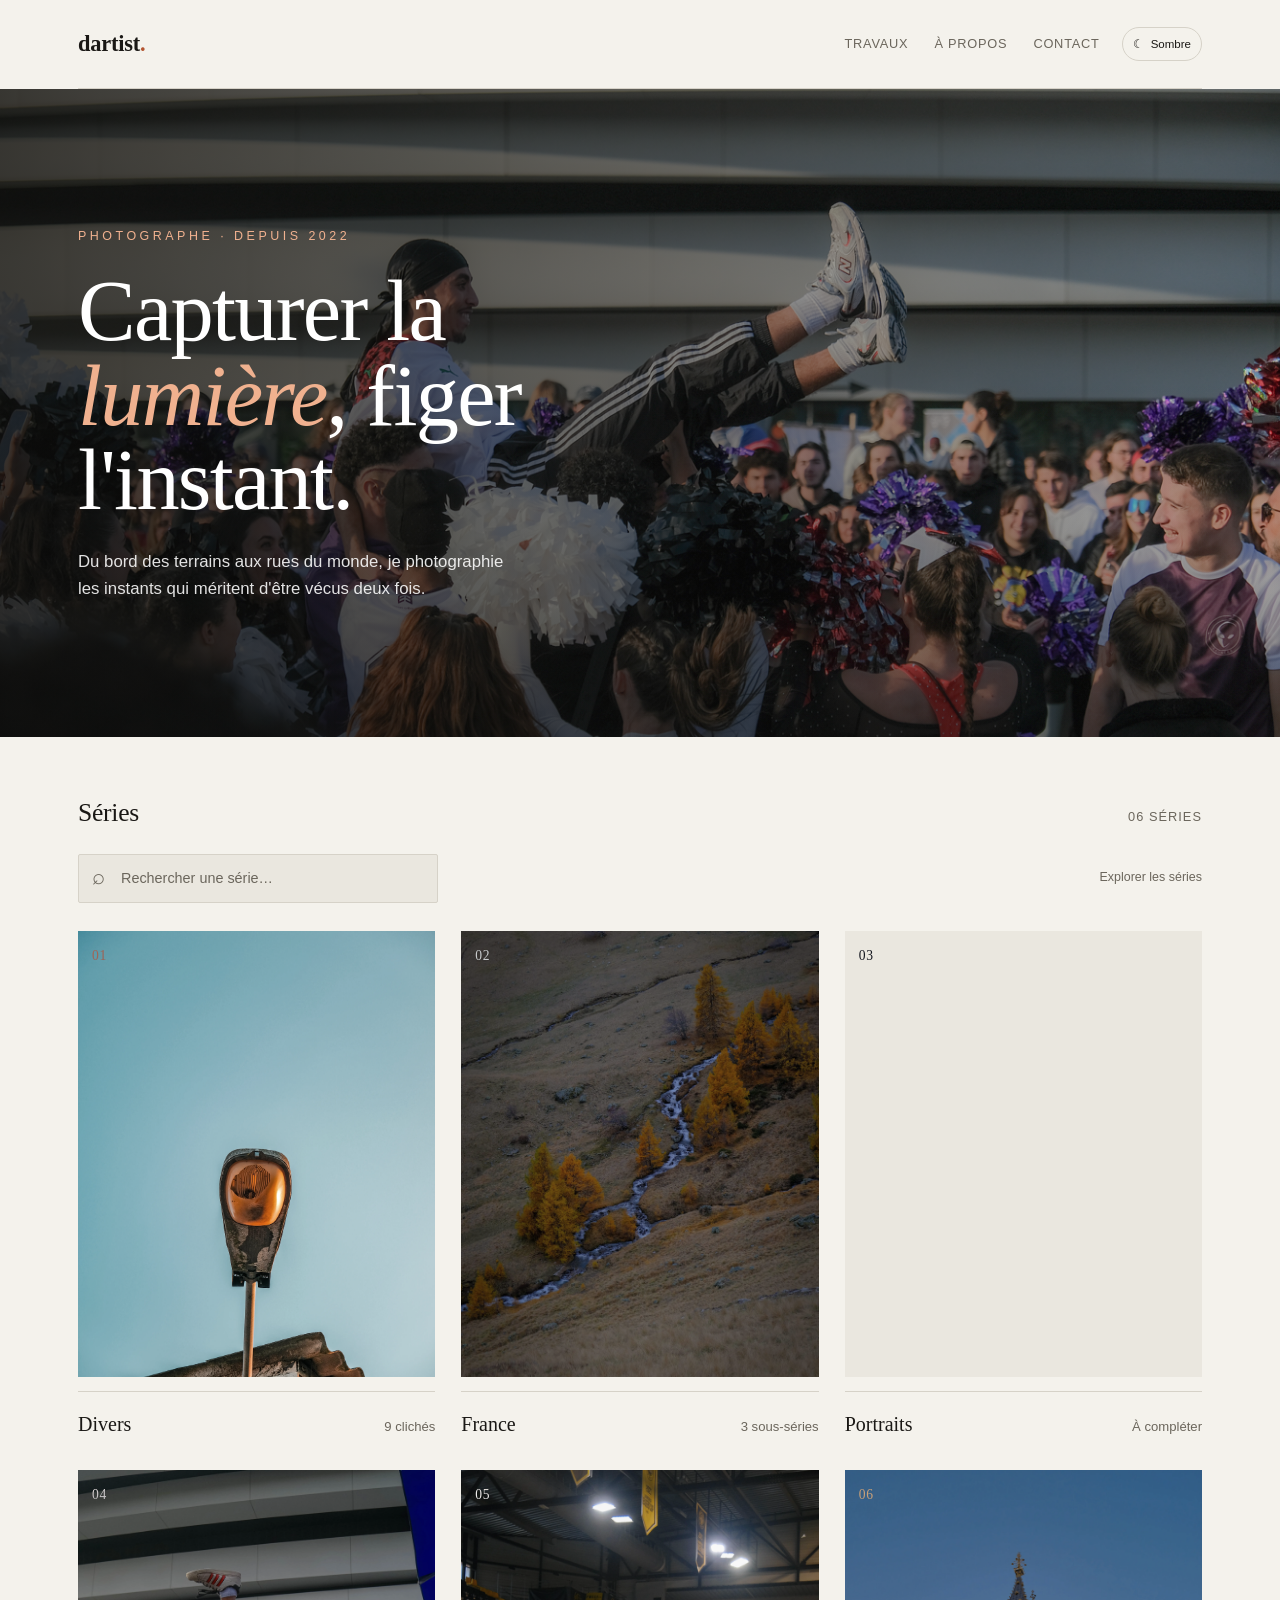
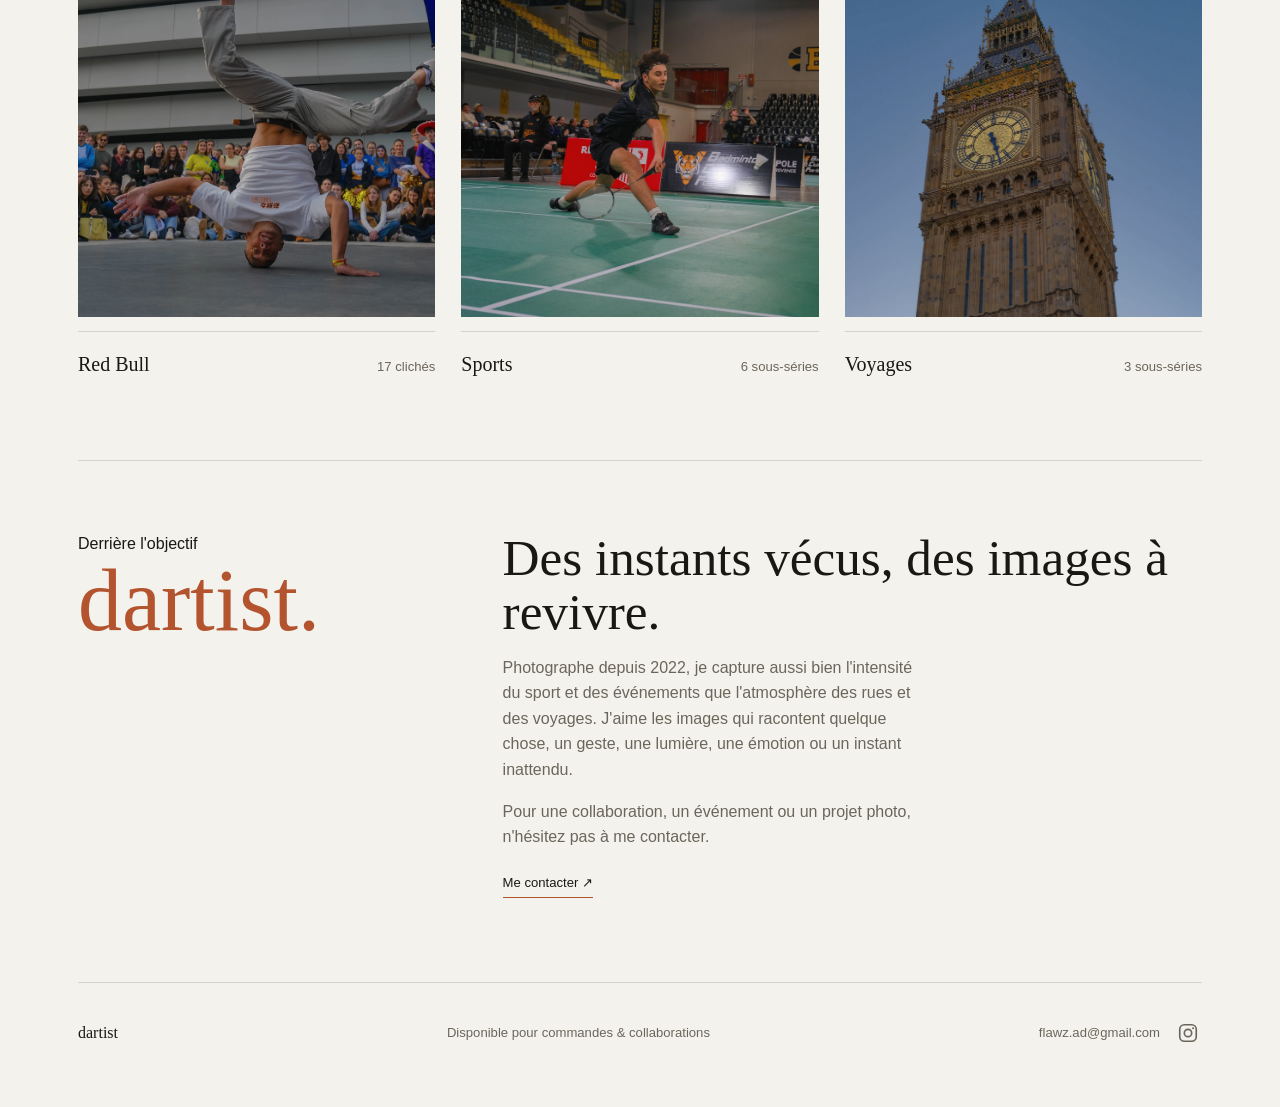
==== commit 8aa15b22: "Corriger le contact et compléter les métadonnées SEO" ====
--- a/index.html
+++ b/index.html
@@ -4,7 +4,16 @@
   <meta charset="UTF-8" />
   <meta name="viewport" content="width=device-width, initial-scale=1.0" />
   <title>dartist • Photographe</title>
-  <meta name="description" content="Portfolio photographique de dartist : séries photo de Londres, Marrakech et Rome." />
+  <meta name="description" content="Portfolio photo de dartist : photographie sportive, événements, voyages, paysages et instants du quotidien." />
+  <link rel="canonical" href="https://dartist-fr.github.io/portfolio/" />
+  <meta property="og:type" content="website" />
+  <meta property="og:site_name" content="dartist. — Portfolio photographique" />
+  <meta property="og:title" content="dartist. • Photographe" />
+  <meta property="og:description" content="Photographie sportive, événements, voyages et instants du quotidien." />
+  <meta property="og:url" content="https://dartist-fr.github.io/portfolio/" />
+  <meta name="twitter:card" content="summary" />
+  <meta name="twitter:title" content="dartist. • Photographe" />
+  <meta name="twitter:description" content="Photographie sportive, événements, voyages et instants du quotidien." />
   <link rel="icon" type="image/svg+xml" href="./favicon.svg?v=20261027-1" />
   <link rel="icon" type="image/png" sizes="32x32" href="./favicon.png?v=20261027-2" />
   <link rel="apple-touch-icon" href="./favicon.png?v=20261027-2" />
@@ -64,6 +73,7 @@
     @keyframes heroTextIn { from { opacity: 0; transform: translateY(12px); } to { opacity: 1; transform: translateY(0); } }
     .hero h1 em { color: #f0b18f; }
     .album-frame { isolation: isolate; }
+    .image-unavailable { width: 100%; min-height: 180px; height: 100%; display: grid; place-items: center; padding: 1rem; background: var(--paper-2); color: var(--ink-soft); font-size: .82rem; text-align: center; }
     .album-frame::after { content: ""; position: absolute; inset: 0; z-index: 1; pointer-events: none; opacity: 0; transition: opacity .3s ease; background: linear-gradient(145deg, rgba(255,255,255,.12), transparent 42%); }
     .album-card:hover .album-frame::after, .album-card:focus-visible .album-frame::after { opacity: 1; }
     .album-index, .album-view { z-index: 3; }
@@ -525,7 +535,7 @@
     }
 
   </style>
-  <link rel="stylesheet" href="./scripts/cursor/target-cursor.css?v=20261027-3" />
+  <!-- Curseur personnalisé désactivé pour limiter le JavaScript superflu. Sources sauvegardées dans archive/target-cursor/. -->
 </head>
 <body>
   <div class="scroll-progress" id="scroll-progress" aria-hidden="true"></div>
@@ -588,7 +598,7 @@
         <h2>Des instants vécus, des images à revivre.</h2>
         <p>Photographe depuis 2022, je capture aussi bien l'intensité du sport et des événements que l'atmosphère des rues et des voyages. J'aime les images qui racontent quelque chose, un geste, une lumière, une émotion ou un instant inattendu.</p>
         <p>Pour une collaboration, un événement ou un projet photo, n'hésitez pas à me contacter.</p>
-        <a class="text-link" href="mailto:dartist.photography@gmail.com">Me contacter ↗</a>
+        <a class="text-link" href="mailto:flawz.ad@gmail.com">Me contacter ↗</a>
       </div>
     </section>
 
@@ -596,7 +606,7 @@
       <span class="fw">dartist</span>
       <span>Disponible pour commandes &amp; collaborations</span>
       <div class="footer-social">
-        <a href="mailto:dartist.photography@gmail.com">dartist.photography@gmail.com</a>
+        <a href="mailto:flawz.ad@gmail.com">flawz.ad@gmail.com</a>
         <a class="instagram-link" href="https://www.instagram.com/dartist_photography/" target="_blank" rel="noopener noreferrer" aria-label="Mon Instagram" title="Instagram de dartist photography">
           <svg viewBox="0 0 24 24" aria-hidden="true" focusable="false">
             <rect x="3" y="3" width="18" height="18" rx="5" fill="none" stroke="currentColor" stroke-width="1.8"/>
@@ -712,7 +722,13 @@
           img.alt = "";
           img.loading = "lazy";
           img.draggable = false;
-          img.onerror = () => button.remove();
+          img.onerror = () => {
+            const fallback = document.createElement("span");
+            fallback.className = "image-unavailable";
+            fallback.textContent = "Photo indisponible";
+            img.replaceWith(fallback);
+            console.error("Image introuvable :", img.src);
+          };
           const title = document.createElement("span");
           title.textContent = album.titre;
           button.append(img, title);
@@ -803,7 +819,7 @@
         card.innerHTML = `
           <div class="album-frame">
             <span class="album-index">${String(index + 1).padStart(2, "0")}</span>
-            <img src="${album.cover}" alt="Série : ${album.titre}" loading="lazy" onerror="this.style.visibility='hidden'; console.error('Image introuvable :', this.src)" />
+            <img src="${album.cover}" alt="Série : ${album.titre}" loading="lazy" onerror="this.onerror=null; this.style.visibility='hidden'; console.error('Image introuvable :', this.src)" />
             <span class="album-view">Voir la série</span>
           </div>
           <div class="album-info">
@@ -829,7 +845,13 @@
       image.dataset.photoPath = album.cover;
       image.alt = album.titre + " · photo principale";
       image.loading = "eager";
-      image.onerror = () => featured.remove();
+      image.onerror = () => {
+        const fallback = document.createElement("span");
+        fallback.className = "image-unavailable";
+        fallback.textContent = "Photo indisponible";
+        image.replaceWith(fallback);
+        console.error("Image de couverture introuvable :", image.src);
+      };
       featured.appendChild(image);
       photosContainer.appendChild(featured);
 
@@ -876,7 +898,13 @@
           const frame = document.createElement("div"); frame.className = "album-frame";
           if (child.cover) {
             const image = document.createElement("img"); image.src = child.cover; image.alt = "Série : " + child.titre; image.loading = "lazy";
-            image.onerror = () => { image.style.visibility = "hidden"; };
+            image.onerror = () => {
+              const fallback = document.createElement("span");
+              fallback.className = "image-unavailable";
+              fallback.textContent = "Photo indisponible";
+              image.replaceWith(fallback);
+              console.error("Image introuvable :", image.src);
+            };
             frame.appendChild(image);
           } else {
             const placeholder = document.createElement("div"); placeholder.className = "album-placeholder"; frame.appendChild(placeholder);
@@ -900,7 +928,13 @@
         image.alt = album.titre + " · cliché " + (i + 1);
         image.loading = "lazy";
         image.dataset.photoPath = photo;
-        image.onerror = () => { image.style.visibility = "hidden"; console.error("Image introuvable :", image.src); };
+        image.onerror = () => {
+          const fallback = document.createElement("span");
+          fallback.className = "image-unavailable";
+          fallback.textContent = "Photo indisponible";
+          image.replaceWith(fallback);
+          console.error("Image introuvable :", image.src);
+        };
         item.appendChild(image);
         photosContainer.appendChild(item);
       });
@@ -1109,6 +1143,6 @@
     }
     chargerPortfolio();
   </script>
-  <script src="./scripts/cursor/target-cursor.js?v=20261027-3" defer></script>
+
 </body>
 </html>
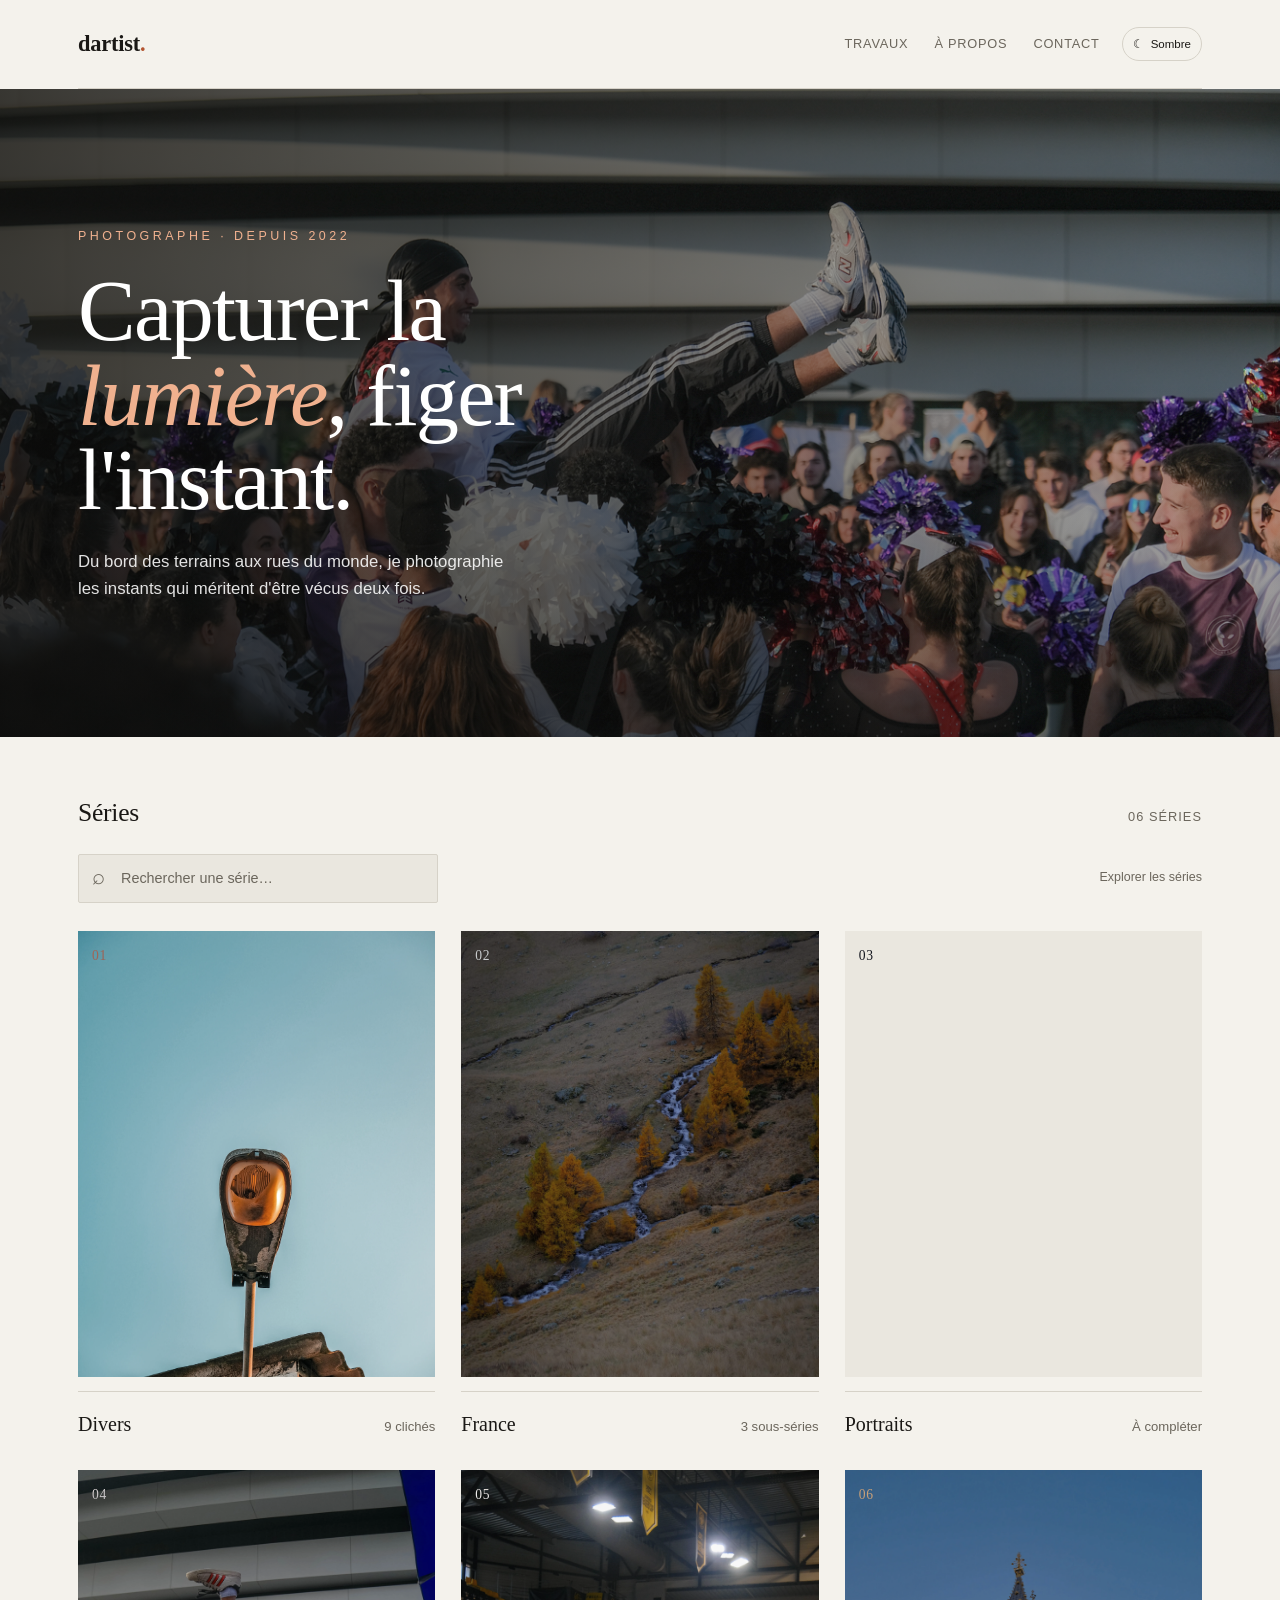
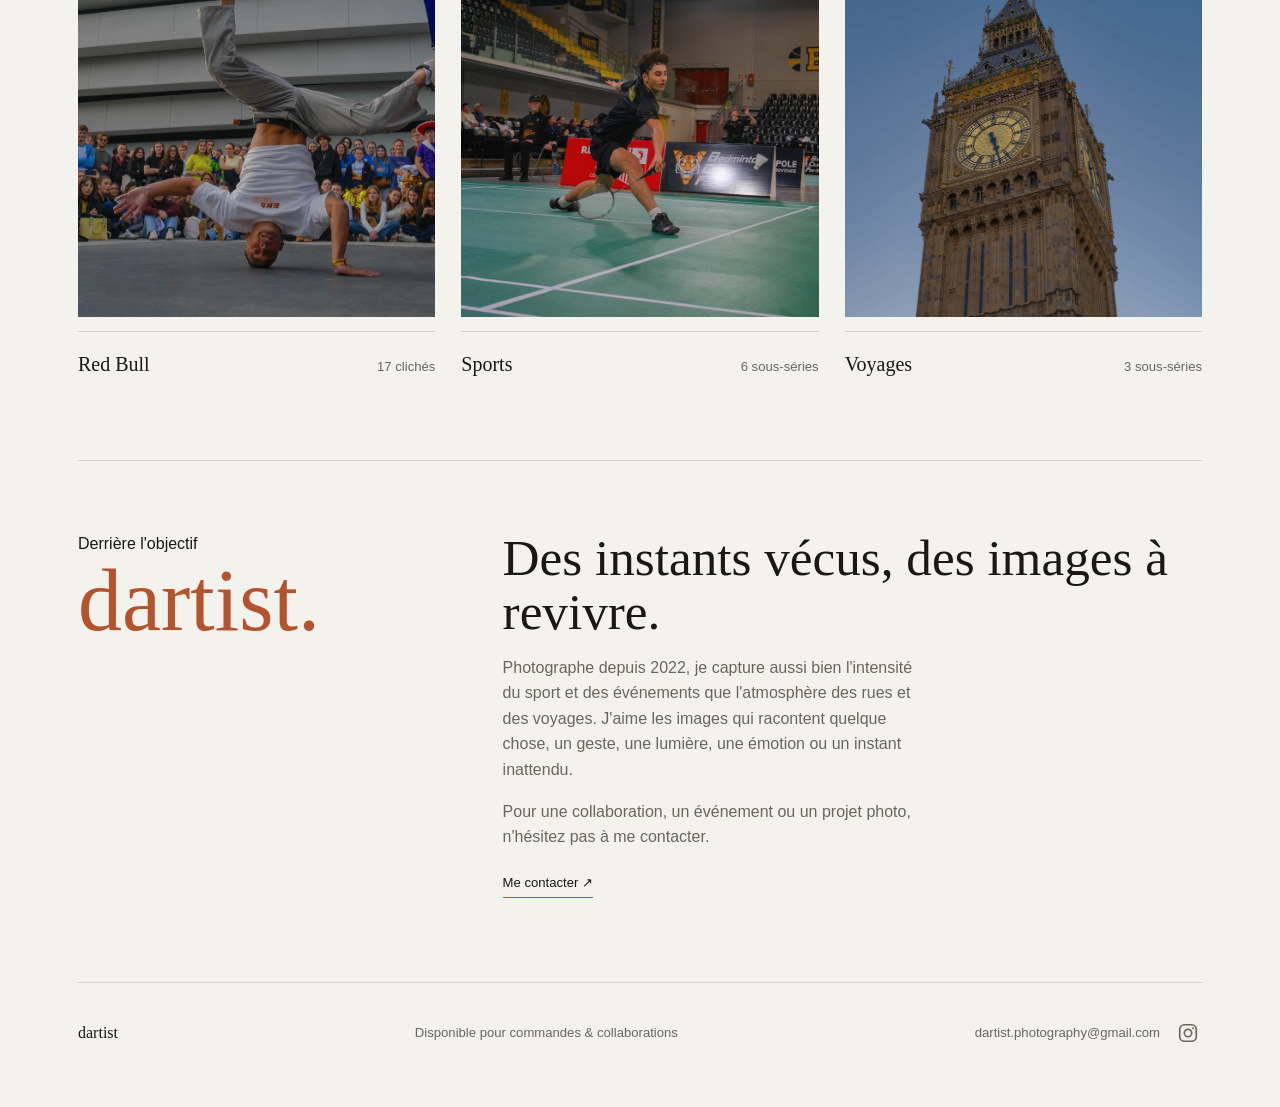
==== commit c8f6a192: "Restaurer l’adresse e-mail de contact correcte" ====
--- a/index.html
+++ b/index.html
@@ -598,7 +598,7 @@
         <h2>Des instants vécus, des images à revivre.</h2>
         <p>Photographe depuis 2022, je capture aussi bien l'intensité du sport et des événements que l'atmosphère des rues et des voyages. J'aime les images qui racontent quelque chose, un geste, une lumière, une émotion ou un instant inattendu.</p>
         <p>Pour une collaboration, un événement ou un projet photo, n'hésitez pas à me contacter.</p>
-        <a class="text-link" href="mailto:flawz.ad@gmail.com">Me contacter ↗</a>
+        <a class="text-link" href="mailto:dartist.photography@gmail.com">Me contacter ↗</a>
       </div>
     </section>
 
@@ -606,7 +606,7 @@
       <span class="fw">dartist</span>
       <span>Disponible pour commandes &amp; collaborations</span>
       <div class="footer-social">
-        <a href="mailto:flawz.ad@gmail.com">flawz.ad@gmail.com</a>
+        <a href="mailto:dartist.photography@gmail.com">dartist.photography@gmail.com</a>
         <a class="instagram-link" href="https://www.instagram.com/dartist_photography/" target="_blank" rel="noopener noreferrer" aria-label="Mon Instagram" title="Instagram de dartist photography">
           <svg viewBox="0 0 24 24" aria-hidden="true" focusable="false">
             <rect x="3" y="3" width="18" height="18" rx="5" fill="none" stroke="currentColor" stroke-width="1.8"/>
